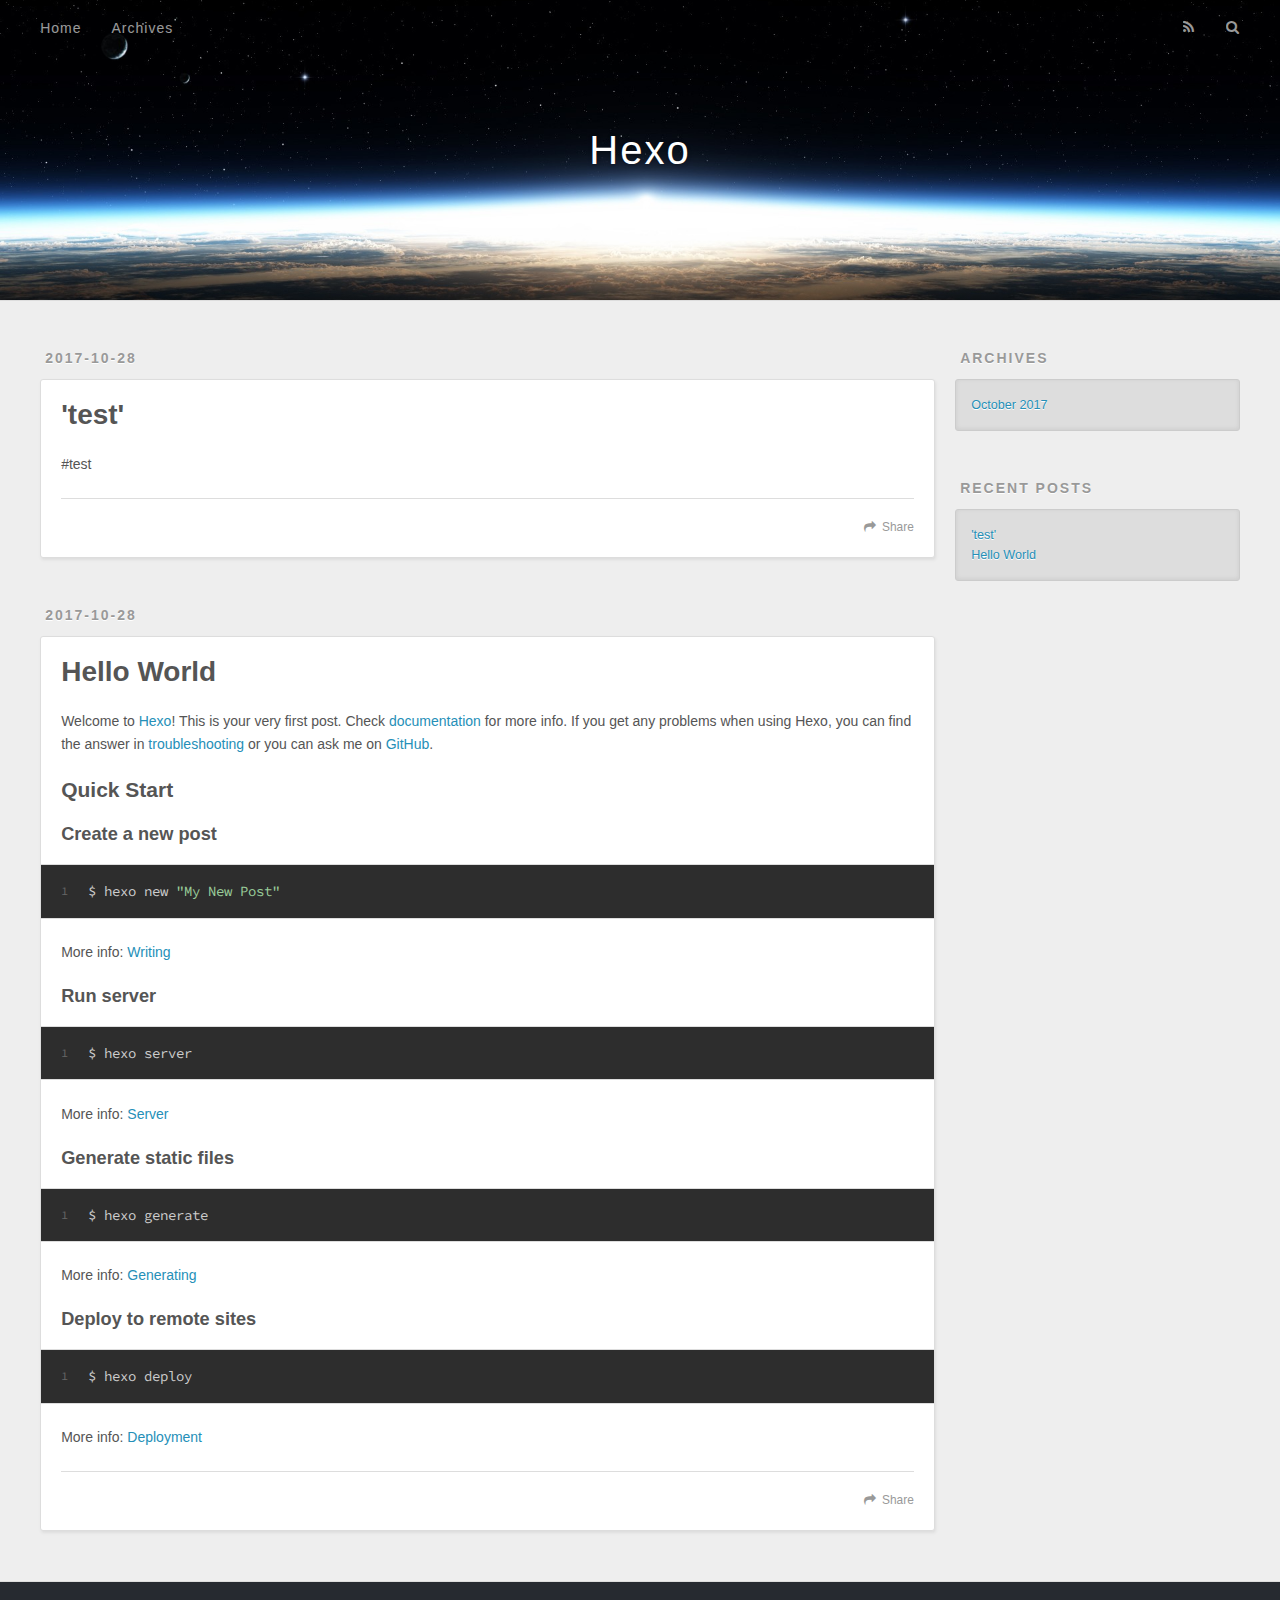
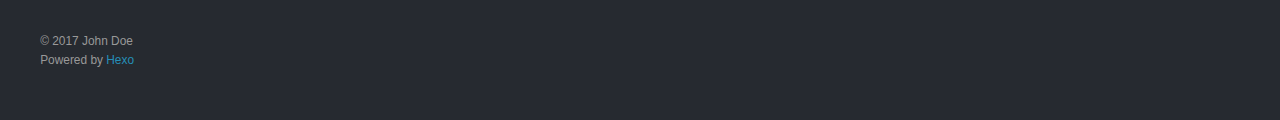
==== index.html @ 5669f3be "Site updated: 2017-10-28 18:07:33" ====
<!DOCTYPE html>
<html>
<head>
  <meta charset="utf-8">
  
  <title>Hexo</title>
  <meta name="viewport" content="width=device-width, initial-scale=1, maximum-scale=1">
  <meta property="og:type" content="website">
<meta property="og:title" content="Hexo">
<meta property="og:url" content="http://yoursite.com/index.html">
<meta property="og:site_name" content="Hexo">
<meta name="twitter:card" content="summary">
<meta name="twitter:title" content="Hexo">
  
    <link rel="alternate" href="/atom.xml" title="Hexo" type="application/atom+xml">
  
  
    <link rel="icon" href="/favicon.png">
  
  
    <link href="//fonts.googleapis.com/css?family=Source+Code+Pro" rel="stylesheet" type="text/css">
  
  <link rel="stylesheet" href="/css/style.css">
  

</head>

<body>
  <div id="container">
    <div id="wrap">
      <header id="header">
  <div id="banner"></div>
  <div id="header-outer" class="outer">
    <div id="header-title" class="inner">
      <h1 id="logo-wrap">
        <a href="/" id="logo">Hexo</a>
      </h1>
      
    </div>
    <div id="header-inner" class="inner">
      <nav id="main-nav">
        <a id="main-nav-toggle" class="nav-icon"></a>
        
          <a class="main-nav-link" href="/">Home</a>
        
          <a class="main-nav-link" href="/archives">Archives</a>
        
      </nav>
      <nav id="sub-nav">
        
          <a id="nav-rss-link" class="nav-icon" href="/atom.xml" title="RSS Feed"></a>
        
        <a id="nav-search-btn" class="nav-icon" title="Search"></a>
      </nav>
      <div id="search-form-wrap">
        <form action="//google.com/search" method="get" accept-charset="UTF-8" class="search-form"><input type="search" name="q" class="search-form-input" placeholder="Search"><button type="submit" class="search-form-submit">&#xF002;</button><input type="hidden" name="sitesearch" value="http://yoursite.com"></form>
      </div>
    </div>
  </div>
</header>
      <div class="outer">
        <section id="main">
  
    <article id="post-test" class="article article-type-post" itemscope itemprop="blogPost">
  <div class="article-meta">
    <a href="/2017/10/28/test/" class="article-date">
  <time datetime="2017-10-28T09:13:45.000Z" itemprop="datePublished">2017-10-28</time>
</a>
    
  </div>
  <div class="article-inner">
    
    
      <header class="article-header">
        
  
    <h1 itemprop="name">
      <a class="article-title" href="/2017/10/28/test/">&#39;test&#39;</a>
    </h1>
  

      </header>
    
    <div class="article-entry" itemprop="articleBody">
      
        <p>#test</p>

      
    </div>
    <footer class="article-footer">
      <a data-url="http://yoursite.com/2017/10/28/test/" data-id="cj9b5m5ix0000woqxjl08bbb3" class="article-share-link">Share</a>
      
      
    </footer>
  </div>
  
</article>


  
    <article id="post-hello-world" class="article article-type-post" itemscope itemprop="blogPost">
  <div class="article-meta">
    <a href="/2017/10/28/hello-world/" class="article-date">
  <time datetime="2017-10-28T08:33:33.290Z" itemprop="datePublished">2017-10-28</time>
</a>
    
  </div>
  <div class="article-inner">
    
    
      <header class="article-header">
        
  
    <h1 itemprop="name">
      <a class="article-title" href="/2017/10/28/hello-world/">Hello World</a>
    </h1>
  

      </header>
    
    <div class="article-entry" itemprop="articleBody">
      
        <p>Welcome to <a href="https://hexo.io/" target="_blank" rel="external">Hexo</a>! This is your very first post. Check <a href="https://hexo.io/docs/" target="_blank" rel="external">documentation</a> for more info. If you get any problems when using Hexo, you can find the answer in <a href="https://hexo.io/docs/troubleshooting.html" target="_blank" rel="external">troubleshooting</a> or you can ask me on <a href="https://github.com/hexojs/hexo/issues" target="_blank" rel="external">GitHub</a>.</p>
<h2 id="Quick-Start"><a href="#Quick-Start" class="headerlink" title="Quick Start"></a>Quick Start</h2><h3 id="Create-a-new-post"><a href="#Create-a-new-post" class="headerlink" title="Create a new post"></a>Create a new post</h3><figure class="highlight bash"><table><tr><td class="gutter"><pre><div class="line">1</div></pre></td><td class="code"><pre><div class="line">$ hexo new <span class="string">"My New Post"</span></div></pre></td></tr></table></figure>
<p>More info: <a href="https://hexo.io/docs/writing.html" target="_blank" rel="external">Writing</a></p>
<h3 id="Run-server"><a href="#Run-server" class="headerlink" title="Run server"></a>Run server</h3><figure class="highlight bash"><table><tr><td class="gutter"><pre><div class="line">1</div></pre></td><td class="code"><pre><div class="line">$ hexo server</div></pre></td></tr></table></figure>
<p>More info: <a href="https://hexo.io/docs/server.html" target="_blank" rel="external">Server</a></p>
<h3 id="Generate-static-files"><a href="#Generate-static-files" class="headerlink" title="Generate static files"></a>Generate static files</h3><figure class="highlight bash"><table><tr><td class="gutter"><pre><div class="line">1</div></pre></td><td class="code"><pre><div class="line">$ hexo generate</div></pre></td></tr></table></figure>
<p>More info: <a href="https://hexo.io/docs/generating.html" target="_blank" rel="external">Generating</a></p>
<h3 id="Deploy-to-remote-sites"><a href="#Deploy-to-remote-sites" class="headerlink" title="Deploy to remote sites"></a>Deploy to remote sites</h3><figure class="highlight bash"><table><tr><td class="gutter"><pre><div class="line">1</div></pre></td><td class="code"><pre><div class="line">$ hexo deploy</div></pre></td></tr></table></figure>
<p>More info: <a href="https://hexo.io/docs/deployment.html" target="_blank" rel="external">Deployment</a></p>

      
    </div>
    <footer class="article-footer">
      <a data-url="http://yoursite.com/2017/10/28/hello-world/" data-id="cj9b5m5jd0001woqxyuj8gg67" class="article-share-link">Share</a>
      
      
    </footer>
  </div>
  
</article>


  

</section>
        
          <aside id="sidebar">
  
    

  
    

  
    
  
    
  <div class="widget-wrap">
    <h3 class="widget-title">Archives</h3>
    <div class="widget">
      <ul class="archive-list"><li class="archive-list-item"><a class="archive-list-link" href="/archives/2017/10/">October 2017</a></li></ul>
    </div>
  </div>


  
    
  <div class="widget-wrap">
    <h3 class="widget-title">Recent Posts</h3>
    <div class="widget">
      <ul>
        
          <li>
            <a href="/2017/10/28/test/">&#39;test&#39;</a>
          </li>
        
          <li>
            <a href="/2017/10/28/hello-world/">Hello World</a>
          </li>
        
      </ul>
    </div>
  </div>

  
</aside>
        
      </div>
      <footer id="footer">
  
  <div class="outer">
    <div id="footer-info" class="inner">
      &copy; 2017 John Doe<br>
      Powered by <a href="http://hexo.io/" target="_blank">Hexo</a>
    </div>
  </div>
</footer>
    </div>
    <nav id="mobile-nav">
  
    <a href="/" class="mobile-nav-link">Home</a>
  
    <a href="/archives" class="mobile-nav-link">Archives</a>
  
</nav>
    

<script src="//ajax.googleapis.com/ajax/libs/jquery/2.0.3/jquery.min.js"></script>


  <link rel="stylesheet" href="/fancybox/jquery.fancybox.css">
  <script src="/fancybox/jquery.fancybox.pack.js"></script>


<script src="/js/script.js"></script>

  </div>
</body>
</html>
---- css/style.css ----
body {
  width: 100%;
}
body:before,
body:after {
  content: "";
  display: table;
}
body:after {
  clear: both;
}
html,
body,
div,
span,
applet,
object,
iframe,
h1,
h2,
h3,
h4,
h5,
h6,
p,
blockquote,
pre,
a,
abbr,
acronym,
address,
big,
cite,
code,
del,
dfn,
em,
img,
ins,
kbd,
q,
s,
samp,
small,
strike,
strong,
sub,
sup,
tt,
var,
dl,
dt,
dd,
ol,
ul,
li,
fieldset,
form,
label,
legend,
table,
caption,
tbody,
tfoot,
thead,
tr,
th,
td {
  margin: 0;
  padding: 0;
  border: 0;
  outline: 0;
  font-weight: inherit;
  font-style: inherit;
  font-family: inherit;
  font-size: 100%;
  vertical-align: baseline;
}
body {
  line-height: 1;
  color: #000;
  background: #fff;
}
ol,
ul {
  list-style: none;
}
table {
  border-collapse: separate;
  border-spacing: 0;
  vertical-align: middle;
}
caption,
th,
td {
  text-align: left;
  font-weight: normal;
  vertical-align: middle;
}
a img {
  border: none;
}
input,
button {
  margin: 0;
  padding: 0;
}
input::-moz-focus-inner,
button::-moz-focus-inner {
  border: 0;
  padding: 0;
}
@font-face {
  font-family: FontAwesome;
  font-style: normal;
  font-weight: normal;
  src: url("fonts/fontawesome-webfont.eot?v=#4.0.3");
  src: url("fonts/fontawesome-webfont.eot?#iefix&v=#4.0.3") format("embedded-opentype"), url("fonts/fontawesome-webfont.woff?v=#4.0.3") format("woff"), url("fonts/fontawesome-webfont.ttf?v=#4.0.3") format("truetype"), url("fonts/fontawesome-webfont.svg#fontawesomeregular?v=#4.0.3") format("svg");
}
html,
body,
#container {
  height: 100%;
}
body {
  background: #eee;
  font: 14px "Helvetica Neue", Helvetica, Arial, sans-serif;
  -webkit-text-size-adjust: 100%;
}
.outer {
  max-width: 1220px;
  margin: 0 auto;
  padding: 0 20px;
}
.outer:before,
.outer:after {
  content: "";
  display: table;
}
.outer:after {
  clear: both;
}
.inner {
  display: inline;
  float: left;
  width: 98.33333333333333%;
  margin: 0 0.833333333333333%;
}
.left,
.alignleft {
  float: left;
}
.right,
.alignright {
  float: right;
}
.clear {
  clear: both;
}
#container {
  position: relative;
}
.mobile-nav-on {
  overflow: hidden;
}
#wrap {
  height: 100%;
  width: 100%;
  position: absolute;
  top: 0;
  left: 0;
  -webkit-transition: 0.2s ease-out;
  -moz-transition: 0.2s ease-out;
  -ms-transition: 0.2s ease-out;
  transition: 0.2s ease-out;
  z-index: 1;
  background: #eee;
}
.mobile-nav-on #wrap {
  left: 280px;
}
@media screen and (min-width: 768px) {
  #main {
    display: inline;
    float: left;
    width: 73.33333333333333%;
    margin: 0 0.833333333333333%;
  }
}
.article-date,
.article-category-link,
.archive-year,
.widget-title {
  text-decoration: none;
  text-transform: uppercase;
  letter-spacing: 2px;
  color: #999;
  margin-bottom: 1em;
  margin-left: 5px;
  line-height: 1em;
  text-shadow: 0 1px #fff;
  font-weight: bold;
}
.article-inner,
.archive-article-inner {
  background: #fff;
  -webkit-box-shadow: 1px 2px 3px #ddd;
  box-shadow: 1px 2px 3px #ddd;
  border: 1px solid #ddd;
  border-radius: 3px;
}
.article-entry h1,
.widget h1 {
  font-size: 2em;
}
.article-entry h2,
.widget h2 {
  font-size: 1.5em;
}
.article-entry h3,
.widget h3 {
  font-size: 1.3em;
}
.article-entry h4,
.widget h4 {
  font-size: 1.2em;
}
.article-entry h5,
.widget h5 {
  font-size: 1em;
}
.article-entry h6,
.widget h6 {
  font-size: 1em;
  color: #999;
}
.article-entry hr,
.widget hr {
  border: 1px dashed #ddd;
}
.article-entry strong,
.widget strong {
  font-weight: bold;
}
.article-entry em,
.widget em,
.article-entry cite,
.widget cite {
  font-style: italic;
}
.article-entry sup,
.widget sup,
.article-entry sub,
.widget sub {
  font-size: 0.75em;
  line-height: 0;
  position: relative;
  vertical-align: baseline;
}
.article-entry sup,
.widget sup {
  top: -0.5em;
}
.article-entry sub,
.widget sub {
  bottom: -0.2em;
}
.article-entry small,
.widget small {
  font-size: 0.85em;
}
.article-entry acronym,
.widget acronym,
.article-entry abbr,
.widget abbr {
  border-bottom: 1px dotted;
}
.article-entry ul,
.widget ul,
.article-entry ol,
.widget ol,
.article-entry dl,
.widget dl {
  margin: 0 20px;
  line-height: 1.6em;
}
.article-entry ul ul,
.widget ul ul,
.article-entry ol ul,
.widget ol ul,
.article-entry ul ol,
.widget ul ol,
.article-entry ol ol,
.widget ol ol {
  margin-top: 0;
  margin-bottom: 0;
}
.article-entry ul,
.widget ul {
  list-style: disc;
}
.article-entry ol,
.widget ol {
  list-style: decimal;
}
.article-entry dt,
.widget dt {
  font-weight: bold;
}
#header {
  height: 300px;
  position: relative;
  border-bottom: 1px solid #ddd;
}
#header:before,
#header:after {
  content: "";
  position: absolute;
  left: 0;
  right: 0;
  height: 40px;
}
#header:before {
  top: 0;
  background: -webkit-linear-gradient(rgba(0,0,0,0.2), transparent);
  background: -moz-linear-gradient(rgba(0,0,0,0.2), transparent);
  background: -ms-linear-gradient(rgba(0,0,0,0.2), transparent);
  background: linear-gradient(rgba(0,0,0,0.2), transparent);
}
#header:after {
  bottom: 0;
  background: -webkit-linear-gradient(transparent, rgba(0,0,0,0.2));
  background: -moz-linear-gradient(transparent, rgba(0,0,0,0.2));
  background: -ms-linear-gradient(transparent, rgba(0,0,0,0.2));
  background: linear-gradient(transparent, rgba(0,0,0,0.2));
}
#header-outer {
  height: 100%;
  position: relative;
}
#header-inner {
  position: relative;
  overflow: hidden;
}
#banner {
  position: absolute;
  top: 0;
  left: 0;
  width: 100%;
  height: 100%;
  background: url("images/banner.jpg") center #000;
  -webkit-background-size: cover;
  -moz-background-size: cover;
  background-size: cover;
  z-index: -1;
}
#header-title {
  text-align: center;
  height: 40px;
  position: absolute;
  top: 50%;
  left: 0;
  margin-top: -20px;
}
#logo,
#subtitle {
  text-decoration: none;
  color: #fff;
  font-weight: 300;
  text-shadow: 0 1px 4px rgba(0,0,0,0.3);
}
#logo {
  font-size: 40px;
  line-height: 40px;
  letter-spacing: 2px;
}
#subtitle {
  font-size: 16px;
  line-height: 16px;
  letter-spacing: 1px;
}
#subtitle-wrap {
  margin-top: 16px;
}
#main-nav {
  float: left;
  margin-left: -15px;
}
.nav-icon,
.main-nav-link {
  float: left;
  color: #fff;
  opacity: 0.6;
  text-decoration: none;
  text-shadow: 0 1px rgba(0,0,0,0.2);
  -webkit-transition: opacity 0.2s;
  -moz-transition: opacity 0.2s;
  -ms-transition: opacity 0.2s;
  transition: opacity 0.2s;
  display: block;
  padding: 20px 15px;
}
.nav-icon:hover,
.main-nav-link:hover {
  opacity: 1;
}
.nav-icon {
  font-family: FontAwesome;
  text-align: center;
  font-size: 14px;
  width: 14px;
  height: 14px;
  padding: 20px 15px;
  position: relative;
  cursor: pointer;
}
.main-nav-link {
  font-weight: 300;
  letter-spacing: 1px;
}
@media screen and (max-width: 479px) {
  .main-nav-link {
    display: none;
  }
}
#main-nav-toggle {
  display: none;
}
#main-nav-toggle:before {
  content: "\f0c9";
}
@media screen and (max-width: 479px) {
  #main-nav-toggle {
    display: block;
  }
}
#sub-nav {
  float: right;
  margin-right: -15px;
}
#nav-rss-link:before {
  content: "\f09e";
}
#nav-search-btn:before {
  content: "\f002";
}
#search-form-wrap {
  position: absolute;
  top: 15px;
  width: 150px;
  height: 30px;
  right: -150px;
  opacity: 0;
  -webkit-transition: 0.2s ease-out;
  -moz-transition: 0.2s ease-out;
  -ms-transition: 0.2s ease-out;
  transition: 0.2s ease-out;
}
#search-form-wrap.on {
  opacity: 1;
  right: 0;
}
@media screen and (max-width: 479px) {
  #search-form-wrap {
    width: 100%;
    right: -100%;
  }
}
.search-form {
  position: absolute;
  top: 0;
  left: 0;
  right: 0;
  background: #fff;
  padding: 5px 15px;
  border-radius: 15px;
  -webkit-box-shadow: 0 0 10px rgba(0,0,0,0.3);
  box-shadow: 0 0 10px rgba(0,0,0,0.3);
}
.search-form-input {
  border: none;
  background: none;
  color: #555;
  width: 100%;
  font: 13px "Helvetica Neue", Helvetica, Arial, sans-serif;
  outline: none;
}
.search-form-input::-webkit-search-results-decoration,
.search-form-input::-webkit-search-cancel-button {
  -webkit-appearance: none;
}
.search-form-submit {
  position: absolute;
  top: 50%;
  right: 10px;
  margin-top: -7px;
  font: 13px FontAwesome;
  border: none;
  background: none;
  color: #bbb;
  cursor: pointer;
}
.search-form-submit:hover,
.search-form-submit:focus {
  color: #777;
}
.article {
  margin: 50px 0;
}
.article-inner {
  overflow: hidden;
}
.article-meta:before,
.article-meta:after {
  content: "";
  display: table;
}
.article-meta:after {
  clear: both;
}
.article-date {
  float: left;
}
.article-category {
  float: left;
  line-height: 1em;
  color: #ccc;
  text-shadow: 0 1px #fff;
  margin-left: 8px;
}
.article-category:before {
  content: "\2022";
}
.article-category-link {
  margin: 0 12px 1em;
}
.article-header {
  padding: 20px 20px 0;
}
.article-title {
  text-decoration: none;
  font-size: 2em;
  font-weight: bold;
  color: #555;
  line-height: 1.1em;
  -webkit-transition: color 0.2s;
  -moz-transition: color 0.2s;
  -ms-transition: color 0.2s;
  transition: color 0.2s;
}
a.article-title:hover {
  color: #258fb8;
}
.article-entry {
  color: #555;
  padding: 0 20px;
}
.article-entry:before,
.article-entry:after {
  content: "";
  display: table;
}
.article-entry:after {
  clear: both;
}
.article-entry p,
.article-entry table {
  line-height: 1.6em;
  margin: 1.6em 0;
}
.article-entry h1,
.article-entry h2,
.article-entry h3,
.article-entry h4,
.article-entry h5,
.article-entry h6 {
  font-weight: bold;
}
.article-entry h1,
.article-entry h2,
.article-entry h3,
.article-entry h4,
.article-entry h5,
.article-entry h6 {
  line-height: 1.1em;
  margin: 1.1em 0;
}
.article-entry a {
  color: #258fb8;
  text-decoration: none;
}
.article-entry a:hover {
  text-decoration: underline;
}
.article-entry ul,
.article-entry ol,
.article-entry dl {
  margin-top: 1.6em;
  margin-bottom: 1.6em;
}
.article-entry img,
.article-entry video {
  max-width: 100%;
  height: auto;
  display: block;
  margin: auto;
}
.article-entry iframe {
  border: none;
}
.article-entry table {
  width: 100%;
  border-collapse: collapse;
  border-spacing: 0;
}
.article-entry th {
  font-weight: bold;
  border-bottom: 3px solid #ddd;
  padding-bottom: 0.5em;
}
.article-entry td {
  border-bottom: 1px solid #ddd;
  padding: 10px 0;
}
.article-entry blockquote {
  font-family: Georgia, "Times New Roman", serif;
  font-size: 1.4em;
  margin: 1.6em 20px;
  text-align: center;
}
.article-entry blockquote footer {
  font-size: 14px;
  margin: 1.6em 0;
  font-family: "Helvetica Neue", Helvetica, Arial, sans-serif;
}
.article-entry blockquote footer cite:before {
  content: "—";
  padding: 0 0.5em;
}
.article-entry .pullquote {
  text-align: left;
  width: 45%;
  margin: 0;
}
.article-entry .pullquote.left {
  margin-left: 0.5em;
  margin-right: 1em;
}
.article-entry .pullquote.right {
  margin-right: 0.5em;
  margin-left: 1em;
}
.article-entry .caption {
  color: #999;
  display: block;
  font-size: 0.9em;
  margin-top: 0.5em;
  position: relative;
  text-align: center;
}
.article-entry .video-container {
  position: relative;
  padding-top: 56.25%;
  height: 0;
  overflow: hidden;
}
.article-entry .video-container iframe,
.article-entry .video-container object,
.article-entry .video-container embed {
  position: absolute;
  top: 0;
  left: 0;
  width: 100%;
  height: 100%;
  margin-top: 0;
}
.article-more-link a {
  display: inline-block;
  line-height: 1em;
  padding: 6px 15px;
  border-radius: 15px;
  background: #eee;
  color: #999;
  text-shadow: 0 1px #fff;
  text-decoration: none;
}
.article-more-link a:hover {
  background: #258fb8;
  color: #fff;
  text-decoration: none;
  text-shadow: 0 1px #1e7293;
}
.article-footer {
  font-size: 0.85em;
  line-height: 1.6em;
  border-top: 1px solid #ddd;
  padding-top: 1.6em;
  margin: 0 20px 20px;
}
.article-footer:before,
.article-footer:after {
  content: "";
  display: table;
}
.article-footer:after {
  clear: both;
}
.article-footer a {
  color: #999;
  text-decoration: none;
}
.article-footer a:hover {
  color: #555;
}
.article-tag-list-item {
  float: left;
  margin-right: 10px;
}
.article-tag-list-link:before {
  content: "#";
}
.article-comment-link {
  float: right;
}
.article-comment-link:before {
  content: "\f075";
  font-family: FontAwesome;
  padding-right: 8px;
}
.article-share-link {
  cursor: pointer;
  float: right;
  margin-left: 20px;
}
.article-share-link:before {
  content: "\f064";
  font-family: FontAwesome;
  padding-right: 6px;
}
#article-nav {
  position: relative;
}
#article-nav:before,
#article-nav:after {
  content: "";
  display: table;
}
#article-nav:after {
  clear: both;
}
@media screen and (min-width: 768px) {
  #article-nav {
    margin: 50px 0;
  }
  #article-nav:before {
    width: 8px;
    height: 8px;
    position: absolute;
    top: 50%;
    left: 50%;
    margin-top: -4px;
    margin-left: -4px;
    content: "";
    border-radius: 50%;
    background: #ddd;
    -webkit-box-shadow: 0 1px 2px #fff;
    box-shadow: 0 1px 2px #fff;
  }
}
.article-nav-link-wrap {
  text-decoration: none;
  text-shadow: 0 1px #fff;
  color: #999;
  -webkit-box-sizing: border-box;
  -moz-box-sizing: border-box;
  box-sizing: border-box;
  margin-top: 50px;
  text-align: center;
  display: block;
}
.article-nav-link-wrap:hover {
  color: #555;
}
@media screen and (min-width: 768px) {
  .article-nav-link-wrap {
    width: 50%;
    margin-top: 0;
  }
}
@media screen and (min-width: 768px) {
  #article-nav-newer {
    float: left;
    text-align: right;
    padding-right: 20px;
  }
}
@media screen and (min-width: 768px) {
  #article-nav-older {
    float: right;
    text-align: left;
    padding-left: 20px;
  }
}
.article-nav-caption {
  text-transform: uppercase;
  letter-spacing: 2px;
  color: #ddd;
  line-height: 1em;
  font-weight: bold;
}
#article-nav-newer .article-nav-caption {
  margin-right: -2px;
}
.article-nav-title {
  font-size: 0.85em;
  line-height: 1.6em;
  margin-top: 0.5em;
}
.article-share-box {
  position: absolute;
  display: none;
  background: #fff;
  -webkit-box-shadow: 1px 2px 10px rgba(0,0,0,0.2);
  box-shadow: 1px 2px 10px rgba(0,0,0,0.2);
  border-radius: 3px;
  margin-left: -145px;
  overflow: hidden;
  z-index: 1;
}
.article-share-box.on {
  display: block;
}
.article-share-input {
  width: 100%;
  background: none;
  -webkit-box-sizing: border-box;
  -moz-box-sizing: border-box;
  box-sizing: border-box;
  font: 14px "Helvetica Neue", Helvetica, Arial, sans-serif;
  padding: 0 15px;
  color: #555;
  outline: none;
  border: 1px solid #ddd;
  border-radius: 3px 3px 0 0;
  height: 36px;
  line-height: 36px;
}
.article-share-links {
  background: #eee;
}
.article-share-links:before,
.article-share-links:after {
  content: "";
  display: table;
}
.article-share-links:after {
  clear: both;
}
.article-share-twitter,
.article-share-facebook,
.article-share-pinterest,
.article-share-google {
  width: 50px;
  height: 36px;
  display: block;
  float: left;
  position: relative;
  color: #999;
  text-shadow: 0 1px #fff;
}
.article-share-twitter:before,
.article-share-facebook:before,
.article-share-pinterest:before,
.article-share-google:before {
  font-size: 20px;
  font-family: FontAwesome;
  width: 20px;
  height: 20px;
  position: absolute;
  top: 50%;
  left: 50%;
  margin-top: -10px;
  margin-left: -10px;
  text-align: center;
}
.article-share-twitter:hover,
.article-share-facebook:hover,
.article-share-pinterest:hover,
.article-share-google:hover {
  color: #fff;
}
.article-share-twitter:before {
  content: "\f099";
}
.article-share-twitter:hover {
  background: #00aced;
  text-shadow: 0 1px #008abe;
}
.article-share-facebook:before {
  content: "\f09a";
}
.article-share-facebook:hover {
  background: #3b5998;
  text-shadow: 0 1px #2f477a;
}
.article-share-pinterest:before {
  content: "\f0d2";
}
.article-share-pinterest:hover {
  background: #cb2027;
  text-shadow: 0 1px #a21a1f;
}
.article-share-google:before {
  content: "\f0d5";
}
.article-share-google:hover {
  background: #dd4b39;
  text-shadow: 0 1px #be3221;
}
.article-gallery {
  background: #000;
  position: relative;
}
.article-gallery-photos {
  position: relative;
  overflow: hidden;
}
.article-gallery-img {
  display: none;
  max-width: 100%;
}
.article-gallery-img:first-child {
  display: block;
}
.article-gallery-img.loaded {
  position: absolute;
  display: block;
}
.article-gallery-img img {
  display: block;
  max-width: 100%;
  margin: 0 auto;
}
#comments {
  background: #fff;
  -webkit-box-shadow: 1px 2px 3px #ddd;
  box-shadow: 1px 2px 3px #ddd;
  padding: 20px;
  border: 1px solid #ddd;
  border-radius: 3px;
  margin: 50px 0;
}
#comments a {
  color: #258fb8;
}
.archives-wrap {
  margin: 50px 0;
}
.archives:before,
.archives:after {
  content: "";
  display: table;
}
.archives:after {
  clear: both;
}
.archive-year-wrap {
  margin-bottom: 1em;
}
.archives {
  -webkit-column-gap: 10px;
  -moz-column-gap: 10px;
  column-gap: 10px;
}
@media screen and (min-width: 480px) and (max-width: 767px) {
  .archives {
    -webkit-column-count: 2;
    -moz-column-count: 2;
    column-count: 2;
  }
}
@media screen and (min-width: 768px) {
  .archives {
    -webkit-column-count: 3;
    -moz-column-count: 3;
    column-count: 3;
  }
}
.archive-article {
  -webkit-column-break-inside: avoid;
  page-break-inside: avoid;
  overflow: hidden;
  break-inside: avoid-column;
}
.archive-article-inner {
  padding: 10px;
  margin-bottom: 15px;
}
.archive-article-title {
  text-decoration: none;
  font-weight: bold;
  color: #555;
  -webkit-transition: color 0.2s;
  -moz-transition: color 0.2s;
  -ms-transition: color 0.2s;
  transition: color 0.2s;
  line-height: 1.6em;
}
.archive-article-title:hover {
  color: #258fb8;
}
.archive-article-footer {
  margin-top: 1em;
}
.archive-article-date {
  color: #999;
  text-decoration: none;
  font-size: 0.85em;
  line-height: 1em;
  margin-bottom: 0.5em;
  display: block;
}
#page-nav {
  margin: 50px auto;
  background: #fff;
  -webkit-box-shadow: 1px 2px 3px #ddd;
  box-shadow: 1px 2px 3px #ddd;
  border: 1px solid #ddd;
  border-radius: 3px;
  text-align: center;
  color: #999;
  overflow: hidden;
}
#page-nav:before,
#page-nav:after {
  content: "";
  display: table;
}
#page-nav:after {
  clear: both;
}
#page-nav a,
#page-nav span {
  padding: 10px 20px;
  line-height: 1;
  height: 2ex;
}
#page-nav a {
  color: #999;
  text-decoration: none;
}
#page-nav a:hover {
  background: #999;
  color: #fff;
}
#page-nav .prev {
  float: left;
}
#page-nav .next {
  float: right;
}
#page-nav .page-number {
  display: inline-block;
}
@media screen and (max-width: 479px) {
  #page-nav .page-number {
    display: none;
  }
}
#page-nav .current {
  color: #555;
  font-weight: bold;
}
#page-nav .space {
  color: #ddd;
}
#footer {
  background: #262a30;
  padding: 50px 0;
  border-top: 1px solid #ddd;
  color: #999;
}
#footer a {
  color: #258fb8;
  text-decoration: none;
}
#footer a:hover {
  text-decoration: underline;
}
#footer-info {
  line-height: 1.6em;
  font-size: 0.85em;
}
.article-entry pre,
.article-entry .highlight {
  background: #2d2d2d;
  margin: 0 -20px;
  padding: 15px 20px;
  border-style: solid;
  border-color: #ddd;
  border-width: 1px 0;
  overflow: auto;
  color: #ccc;
  line-height: 22.400000000000002px;
}
.article-entry .highlight .gutter pre,
.article-entry .gist .gist-file .gist-data .line-numbers {
  color: #666;
  font-size: 0.85em;
}
.article-entry pre,
.article-entry code {
  font-family: "Source Code Pro", Consolas, Monaco, Menlo, Consolas, monospace;
}
.article-entry code {
  background: #eee;
  text-shadow: 0 1px #fff;
  padding: 0 0.3em;
}
.article-entry pre code {
  background: none;
  text-shadow: none;
  padding: 0;
}
.article-entry .highlight pre {
  border: none;
  margin: 0;
  padding: 0;
}
.article-entry .highlight table {
  margin: 0;
  width: auto;
}
.article-entry .highlight td {
  border: none;
  padding: 0;
}
.article-entry .highlight figcaption {
  font-size: 0.85em;
  color: #999;
  line-height: 1em;
  margin-bottom: 1em;
}
.article-entry .highlight figcaption:before,
.article-entry .highlight figcaption:after {
  content: "";
  display: table;
}
.article-entry .highlight figcaption:after {
  clear: both;
}
.article-entry .highlight figcaption a {
  float: right;
}
.article-entry .highlight .gutter pre {
  text-align: right;
  padding-right: 20px;
}
.article-entry .highlight .line {
  height: 22.400000000000002px;
}
.article-entry .highlight .line.marked {
  background: #515151;
}
.article-entry .gist {
  margin: 0 -20px;
  border-style: solid;
  border-color: #ddd;
  border-width: 1px 0;
  background: #2d2d2d;
  padding: 15px 20px 15px 0;
}
.article-entry .gist .gist-file {
  border: none;
  font-family: "Source Code Pro", Consolas, Monaco, Menlo, Consolas, monospace;
  margin: 0;
}
.article-entry .gist .gist-file .gist-data {
  background: none;
  border: none;
}
.article-entry .gist .gist-file .gist-data .line-numbers {
  background: none;
  border: none;
  padding: 0 20px 0 0;
}
.article-entry .gist .gist-file .gist-data .line-data {
  padding: 0 !important;
}
.article-entry .gist .gist-file .highlight {
  margin: 0;
  padding: 0;
  border: none;
}
.article-entry .gist .gist-file .gist-meta {
  background: #2d2d2d;
  color: #999;
  font: 0.85em "Helvetica Neue", Helvetica, Arial, sans-serif;
  text-shadow: 0 0;
  padding: 0;
  margin-top: 1em;
  margin-left: 20px;
}
.article-entry .gist .gist-file .gist-meta a {
  color: #258fb8;
  font-weight: normal;
}
.article-entry .gist .gist-file .gist-meta a:hover {
  text-decoration: underline;
}
pre .comment,
pre .title {
  color: #999;
}
pre .variable,
pre .attribute,
pre .tag,
pre .regexp,
pre .ruby .constant,
pre .xml .tag .title,
pre .xml .pi,
pre .xml .doctype,
pre .html .doctype,
pre .css .id,
pre .css .class,
pre .css .pseudo {
  color: #f2777a;
}
pre .number,
pre .preprocessor,
pre .built_in,
pre .literal,
pre .params,
pre .constant {
  color: #f99157;
}
pre .class,
pre .ruby .class .title,
pre .css .rules .attribute {
  color: #9c9;
}
pre .string,
pre .value,
pre .inheritance,
pre .header,
pre .ruby .symbol,
pre .xml .cdata {
  color: #9c9;
}
pre .css .hexcolor {
  color: #6cc;
}
pre .function,
pre .python .decorator,
pre .python .title,
pre .ruby .function .title,
pre .ruby .title .keyword,
pre .perl .sub,
pre .javascript .title,
pre .coffeescript .title {
  color: #69c;
}
pre .keyword,
pre .javascript .function {
  color: #c9c;
}
@media screen and (max-width: 479px) {
  #mobile-nav {
    position: absolute;
    top: 0;
    left: 0;
    width: 280px;
    height: 100%;
    background: #191919;
    border-right: 1px solid #fff;
  }
}
@media screen and (max-width: 479px) {
  .mobile-nav-link {
    display: block;
    color: #999;
    text-decoration: none;
    padding: 15px 20px;
    font-weight: bold;
  }
  .mobile-nav-link:hover {
    color: #fff;
  }
}
@media screen and (min-width: 768px) {
  #sidebar {
    display: inline;
    float: left;
    width: 23.333333333333332%;
    margin: 0 0.833333333333333%;
  }
}
.widget-wrap {
  margin: 50px 0;
}
.widget {
  color: #777;
  text-shadow: 0 1px #fff;
  background: #ddd;
  -webkit-box-shadow: 0 -1px 4px #ccc inset;
  box-shadow: 0 -1px 4px #ccc inset;
  border: 1px solid #ccc;
  padding: 15px;
  border-radius: 3px;
}
.widget a {
  color: #258fb8;
  text-decoration: none;
}
.widget a:hover {
  text-decoration: underline;
}
.widget ul ul,
.widget ol ul,
.widget dl ul,
.widget ul ol,
.widget ol ol,
.widget dl ol,
.widget ul dl,
.widget ol dl,
.widget dl dl {
  margin-left: 15px;
  list-style: disc;
}
.widget {
  line-height: 1.6em;
  word-wrap: break-word;
  font-size: 0.9em;
}
.widget ul,
.widget ol {
  list-style: none;
  margin: 0;
}
.widget ul ul,
.widget ol ul,
.widget ul ol,
.widget ol ol {
  margin: 0 20px;
}
.widget ul ul,
.widget ol ul {
  list-style: disc;
}
.widget ul ol,
.widget ol ol {
  list-style: decimal;
}
.category-list-count,
.tag-list-count,
.archive-list-count {
  padding-left: 5px;
  color: #999;
  font-size: 0.85em;
}
.category-list-count:before,
.tag-list-count:before,
.archive-list-count:before {
  content: "(";
}
.category-list-count:after,
.tag-list-count:after,
.archive-list-count:after {
  content: ")";
}
.tagcloud a {
  margin-right: 5px;
  display: inline-block;
}
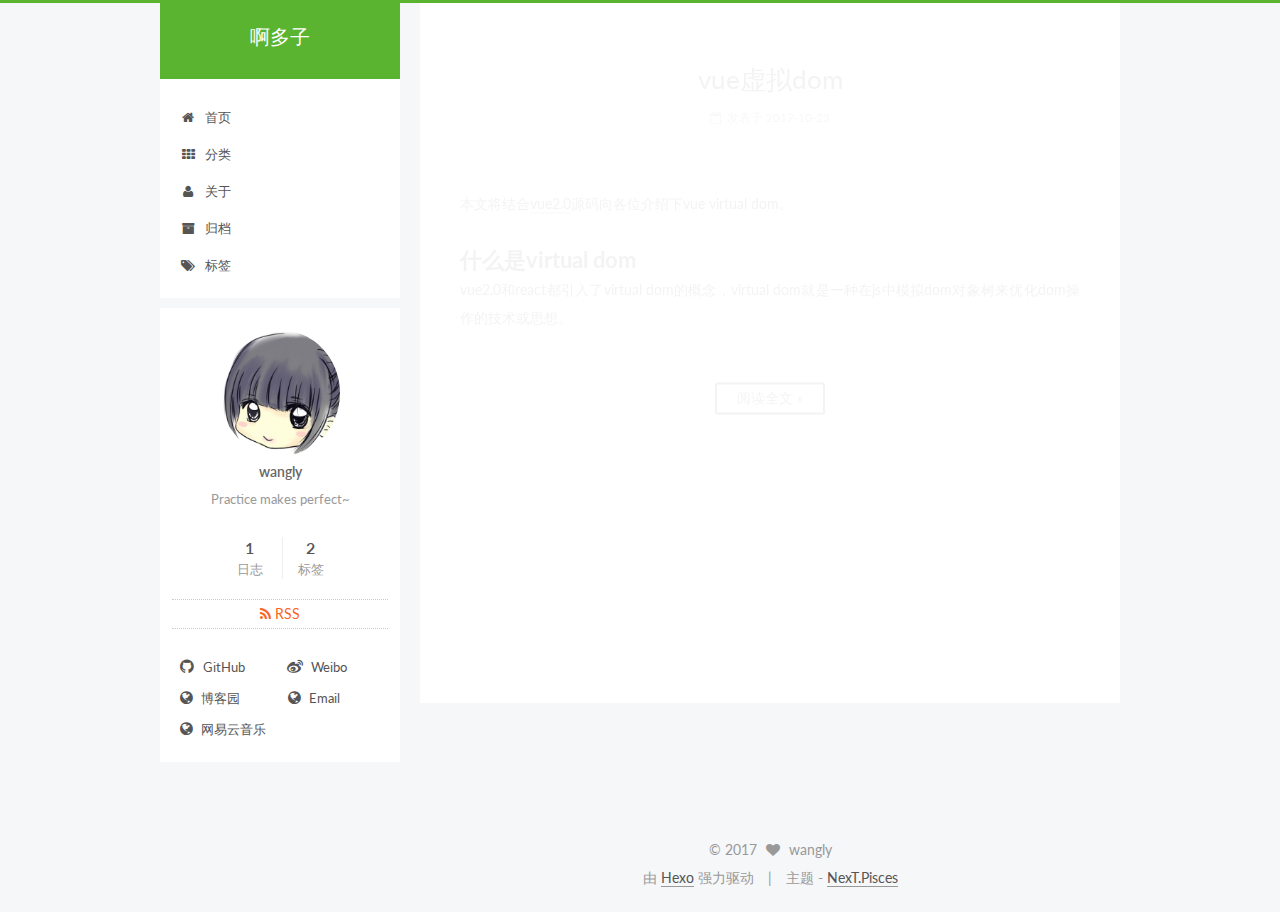
==== commit 3e467476: "Site updated: 2017-10-28 20:37:08" ====
--- a/index.html
+++ b/index.html
@@ -1,221 +1,682 @@
-<!DOCTYPE html>
-<html>
+<!doctype html>
+
+
+
+  
+
+
+<html class="theme-next pisces use-motion" lang="zh-Hans">
 <head>
-  <meta charset="utf-8">
-  
-  <title>Hexo</title>
-  <meta name="viewport" content="width=device-width, initial-scale=1, maximum-scale=1">
-  <meta property="og:type" content="website">
-<meta property="og:title" content="Hexo">
+  <meta charset="UTF-8"/>
+<meta http-equiv="X-UA-Compatible" content="IE=edge" />
+<meta name="viewport" content="width=device-width, initial-scale=1, maximum-scale=1"/>
+
+
+
+<meta http-equiv="Cache-Control" content="no-transform" />
+<meta http-equiv="Cache-Control" content="no-siteapp" />
+
+
+
+
+
+
+
+
+
+
+
+
+
+
+
+  
+  
+  <link href="/lib/fancybox/source/jquery.fancybox.css?v=2.1.5" rel="stylesheet" type="text/css" />
+
+
+
+
+  
+  
+  
+  
+
+  
+    
+    
+  
+
+  
+
+  
+
+  
+
+  
+
+  
+    
+    
+    <link href="//fonts.googleapis.com/css?family=Lato:300,300italic,400,400italic,700,700italic&subset=latin,latin-ext" rel="stylesheet" type="text/css">
+  
+
+
+
+
+
+
+<link href="/lib/font-awesome/css/font-awesome.min.css?v=4.6.2" rel="stylesheet" type="text/css" />
+
+<link href="/css/main.css?v=5.1.0" rel="stylesheet" type="text/css" />
+
+
+  <meta name="keywords" content="Hexo, NexT" />
+
+
+
+
+
+  <link rel="alternate" href="/atom.xml" title="啊多子" type="application/atom+xml" />
+
+
+
+
+  <link rel="shortcut icon" type="image/x-icon" href="/favicon.png?v=5.1.0" />
+
+
+
+
+
+
+<meta name="description" content="Practice makes perfect~">
+<meta property="og:type" content="website">
+<meta property="og:title" content="啊多子">
 <meta property="og:url" content="http://yoursite.com/index.html">
-<meta property="og:site_name" content="Hexo">
+<meta property="og:site_name" content="啊多子">
+<meta property="og:description" content="Practice makes perfect~">
+<meta property="og:locale" content="zh-Hans">
 <meta name="twitter:card" content="summary">
-<meta name="twitter:title" content="Hexo">
-  
-    <link rel="alternate" href="/atom.xml" title="Hexo" type="application/atom+xml">
-  
-  
-    <link rel="icon" href="/favicon.png">
-  
-  
-    <link href="//fonts.googleapis.com/css?family=Source+Code+Pro" rel="stylesheet" type="text/css">
-  
-  <link rel="stylesheet" href="/css/style.css">
-  
-
+<meta name="twitter:title" content="啊多子">
+<meta name="twitter:description" content="Practice makes perfect~">
+
+
+
+<script type="text/javascript" id="hexo.configurations">
+  var NexT = window.NexT || {};
+  var CONFIG = {
+    root: '/',
+    scheme: 'Pisces',
+    sidebar: {"position":"left","display":"post"},
+    fancybox: true,
+    motion: true,
+    duoshuo: {
+      userId: '6360234267288536000',
+      author: 'Tristan'
+    },
+    algolia: {
+      applicationID: '',
+      apiKey: '',
+      indexName: '',
+      hits: {"per_page":10},
+      labels: {"input_placeholder":"Search for Posts","hits_empty":"We didn't find any results for the search: ${query}","hits_stats":"${hits} results found in ${time} ms"}
+    }
+  };
+</script>
+
+
+
+  <link rel="canonical" href="http://yoursite.com/"/>
+
+
+
+
+
+  <title> 啊多子 </title>
 </head>
 
-<body>
-  <div id="container">
-    <div id="wrap">
-      <header id="header">
-  <div id="banner"></div>
-  <div id="header-outer" class="outer">
-    <div id="header-title" class="inner">
-      <h1 id="logo-wrap">
-        <a href="/" id="logo">Hexo</a>
-      </h1>
+<body itemscope itemtype="http://schema.org/WebPage" lang="zh-Hans">
+
+  
+
+
+
+
+
+
+
+
+
+
+
+
+
+
+  
+  
+    
+  
+
+  <div class="container one-collumn sidebar-position-left 
+   page-home 
+ ">
+    <div class="headband"></div>
+
+    <header id="header" class="header" itemscope itemtype="http://schema.org/WPHeader">
+      <div class="header-inner"><div class="site-meta ">
+  
+
+  <div class="custom-logo-site-title">
+    <a href="/"  class="brand" rel="start">
+      <span class="logo-line-before"><i></i></span>
+      <span class="site-title">啊多子</span>
+      <span class="logo-line-after"><i></i></span>
+    </a>
+  </div>
+    
+      <p class="site-subtitle"></p>
+    
+</div>
+
+<div class="site-nav-toggle">
+  <button>
+    <span class="btn-bar"></span>
+    <span class="btn-bar"></span>
+    <span class="btn-bar"></span>
+  </button>
+</div>
+
+<nav class="site-nav">
+  
+
+  
+    <ul id="menu" class="menu">
+      
+        
+        <li class="menu-item menu-item-home">
+          <a href="/" rel="section">
+            
+              <i class="menu-item-icon fa fa-fw fa-home"></i> <br />
+            
+            首页
+          </a>
+        </li>
+      
+        
+        <li class="menu-item menu-item-categories">
+          <a href="/categories" rel="section">
+            
+              <i class="menu-item-icon fa fa-fw fa-th"></i> <br />
+            
+            分类
+          </a>
+        </li>
+      
+        
+        <li class="menu-item menu-item-about">
+          <a href="/about" rel="section">
+            
+              <i class="menu-item-icon fa fa-fw fa-user"></i> <br />
+            
+            关于
+          </a>
+        </li>
+      
+        
+        <li class="menu-item menu-item-archives">
+          <a href="/archives" rel="section">
+            
+              <i class="menu-item-icon fa fa-fw fa-archive"></i> <br />
+            
+            归档
+          </a>
+        </li>
+      
+        
+        <li class="menu-item menu-item-tags">
+          <a href="/tags" rel="section">
+            
+              <i class="menu-item-icon fa fa-fw fa-tags"></i> <br />
+            
+            标签
+          </a>
+        </li>
+      
+
+      
+    </ul>
+  
+
+  
+</nav>
+
+
+
+ </div>
+    </header>
+
+    <main id="main" class="main">
+      <div class="main-inner">
+        <div class="content-wrap">
+          <div id="content" class="content">
+            
+  <section id="posts" class="posts-expand">
+    
+      
+
+  
+
+  
+  
+  
+
+  <article class="post post-type-normal " itemscope itemtype="http://schema.org/Article">
+  <link itemprop="mainEntityOfPage" href="http://yoursite.com/2017/10/23/vue-virtual-dom/">
+
+  <span style="display:none" itemprop="author" itemscope itemtype="http://schema.org/Person">
+    <meta itemprop="name" content="wangly">
+    <meta itemprop="description" content="">
+    <meta itemprop="image" content="/images/avatar.jpg">
+  </span>
+
+  <span style="display:none" itemprop="publisher" itemscope itemtype="http://schema.org/Organization">
+    <meta itemprop="name" content="啊多子">
+    <span style="display:none" itemprop="logo" itemscope itemtype="http://schema.org/ImageObject">
+      <img style="display:none;" itemprop="url image" alt="啊多子" src="">
+    </span>
+  </span>
+
+    
+      <header class="post-header">
+
+        
+        
+          <h1 class="post-title" itemprop="name headline">
+            
+            
+              
+                
+                <a class="post-title-link" href="/2017/10/23/vue-virtual-dom/" itemprop="url">
+                  vue虚拟dom
+                </a>
+              
+            
+          </h1>
+        
+
+        <div class="post-meta">
+          <span class="post-time">
+            
+              <span class="post-meta-item-icon">
+                <i class="fa fa-calendar-o"></i>
+              </span>
+              
+                <span class="post-meta-item-text">发表于</span>
+              
+              <time title="Post created" itemprop="dateCreated datePublished" datetime="2017-10-23T18:28:21+08:00">
+                2017-10-23
+              </time>
+            
+
+            
+
+            
+          </span>
+
+          
+
+          
+            
+          
+
+          
+          
+
+          
+
+          
+
+          
+
+        </div>
+      </header>
+    
+
+
+    <div class="post-body" itemprop="articleBody">
+
+      
+      
+
+      
+        
+          <p>本文将结合<a href="https://github.com/vuejs/vue" target="_blank" rel="external">vue2.0</a>源码向各位介绍下vue virtual dom。</p>
+<h1 id="什么是virtual-dom"><a href="#什么是virtual-dom" class="headerlink" title="什么是virtual dom"></a>什么是virtual dom</h1><p>vue2.0和react都引入了virtual dom的概念，virtual dom就是一种在js中模拟dom对象树来优化dom操作的技术或思想。</p>
+          <!--noindex-->
+          <div class="post-button text-center">
+            <a class="btn" href="/2017/10/23/vue-virtual-dom/#more" rel="contents">
+              阅读全文 &raquo;
+            </a>
+          </div>
+          <!--/noindex-->
+        
       
     </div>
-    <div id="header-inner" class="inner">
-      <nav id="main-nav">
-        <a id="main-nav-toggle" class="nav-icon"></a>
-        
-          <a class="main-nav-link" href="/">Home</a>
-        
-          <a class="main-nav-link" href="/archives">Archives</a>
-        
-      </nav>
-      <nav id="sub-nav">
-        
-          <a id="nav-rss-link" class="nav-icon" href="/atom.xml" title="RSS Feed"></a>
-        
-        <a id="nav-search-btn" class="nav-icon" title="Search"></a>
-      </nav>
-      <div id="search-form-wrap">
-        <form action="//google.com/search" method="get" accept-charset="UTF-8" class="search-form"><input type="search" name="q" class="search-form-input" placeholder="Search"><button type="submit" class="search-form-submit">&#xF002;</button><input type="hidden" name="sitesearch" value="http://yoursite.com"></form>
-      </div>
+
+    <div>
+      
+    </div>
+
+    <div>
+      
+    </div>
+
+
+    <footer class="post-footer">
+      
+
+      
+
+      
+
+      
+      
+        <div class="post-eof"></div>
+      
+    </footer>
+  </article>
+
+
+    
+  </section>
+
+  
+
+          
+          </div>
+          
+
+
+          
+
+        </div>
+        
+          
+  
+  <div class="sidebar-toggle">
+    <div class="sidebar-toggle-line-wrap">
+      <span class="sidebar-toggle-line sidebar-toggle-line-first"></span>
+      <span class="sidebar-toggle-line sidebar-toggle-line-middle"></span>
+      <span class="sidebar-toggle-line sidebar-toggle-line-last"></span>
     </div>
   </div>
-</header>
-      <div class="outer">
-        <section id="main">
-  
-    <article id="post-test" class="article article-type-post" itemscope itemprop="blogPost">
-  <div class="article-meta">
-    <a href="/2017/10/28/test/" class="article-date">
-  <time datetime="2017-10-28T09:13:45.000Z" itemprop="datePublished">2017-10-28</time>
-</a>
-    
-  </div>
-  <div class="article-inner">
-    
-    
-      <header class="article-header">
-        
-  
-    <h1 itemprop="name">
-      <a class="article-title" href="/2017/10/28/test/">&#39;test&#39;</a>
-    </h1>
-  
-
-      </header>
-    
-    <div class="article-entry" itemprop="articleBody">
-      
-        <p>#test</p>
-
-      
+
+  <aside id="sidebar" class="sidebar">
+    <div class="sidebar-inner">
+
+      
+
+      
+
+      <section class="site-overview sidebar-panel sidebar-panel-active">
+        <div class="site-author motion-element" itemprop="author" itemscope itemtype="http://schema.org/Person">
+          <img class="site-author-image" itemprop="image"
+               src="/images/avatar.jpg"
+               alt="wangly" />
+          <p class="site-author-name" itemprop="name">wangly</p>
+          <p class="site-description motion-element" itemprop="description">Practice makes perfect~</p>
+        </div>
+        <nav class="site-state motion-element">
+        
+          
+            <div class="site-state-item site-state-posts">
+              <a href="/archives">
+                <span class="site-state-item-count">1</span>
+                <span class="site-state-item-name">日志</span>
+              </a>
+            </div>
+          
+
+          
+
+          
+            <div class="site-state-item site-state-tags">
+              <a href="/tags">
+                <span class="site-state-item-count">2</span>
+                <span class="site-state-item-name">标签</span>
+              </a>
+            </div>
+          
+
+        </nav>
+
+        
+          <div class="feed-link motion-element">
+            <a href="/atom.xml" rel="alternate">
+              <i class="fa fa-rss"></i>
+              RSS
+            </a>
+          </div>
+        
+
+        <div class="links-of-author motion-element">
+          
+            
+              <span class="links-of-author-item">
+                <a href="https://github.com/MrLrf" target="_blank" title="GitHub">
+                  
+                    <i class="fa fa-fw fa-github"></i>
+                  
+                  GitHub
+                </a>
+              </span>
+            
+              <span class="links-of-author-item">
+                <a href="http://weibo.com/2238972561/profile?rightmod=1&wvr=6&mod=personinfo&is_all=1" target="_blank" title="Weibo">
+                  
+                    <i class="fa fa-fw fa-weibo"></i>
+                  
+                  Weibo
+                </a>
+              </span>
+            
+              <span class="links-of-author-item">
+                <a href="http://www.cnblogs.com/Mr-Li-2016/" target="_blank" title="博客园">
+                  
+                    <i class="fa fa-fw fa-globe"></i>
+                  
+                  博客园
+                </a>
+              </span>
+            
+              <span class="links-of-author-item">
+                <a href="mailto:liruifeng0718@163.com" target="_blank" title="Email">
+                  
+                    <i class="fa fa-fw fa-globe"></i>
+                  
+                  Email
+                </a>
+              </span>
+            
+              <span class="links-of-author-item">
+                <a href="http://music.163.com/#/user/home?id=73941683" target="_blank" title="网易云音乐">
+                  
+                    <i class="fa fa-fw fa-globe"></i>
+                  
+                  网易云音乐
+                </a>
+              </span>
+            
+          
+        </div>
+
+        
+        
+
+        
+        
+
+        
+
+
+      </section>
+
+      
+
     </div>
-    <footer class="article-footer">
-      <a data-url="http://yoursite.com/2017/10/28/test/" data-id="cj9b5m5ix0000woqxjl08bbb3" class="article-share-link">Share</a>
-      
-      
+  </aside>
+
+
+        
+      </div>
+    </main>
+
+    <footer id="footer" class="footer">
+      <div class="footer-inner">
+        <div class="copyright" >
+  
+  &copy; 
+  <span itemprop="copyrightYear">2017</span>
+  <span class="with-love">
+    <i class="fa fa-heart"></i>
+  </span>
+  <span class="author" itemprop="copyrightHolder">wangly</span>
+</div>
+
+
+<div class="powered-by">
+  由 <a class="theme-link" href="https://hexo.io">Hexo</a> 强力驱动
+</div>
+
+<div class="theme-info">
+  主题 -
+  <a class="theme-link" href="https://github.com/iissnan/hexo-theme-next">
+    NexT.Pisces
+  </a>
+</div>
+
+
+        
+
+        
+      </div>
     </footer>
-  </div>
-  
-</article>
-
-
-  
-    <article id="post-hello-world" class="article article-type-post" itemscope itemprop="blogPost">
-  <div class="article-meta">
-    <a href="/2017/10/28/hello-world/" class="article-date">
-  <time datetime="2017-10-28T08:33:33.290Z" itemprop="datePublished">2017-10-28</time>
-</a>
-    
-  </div>
-  <div class="article-inner">
-    
-    
-      <header class="article-header">
-        
-  
-    <h1 itemprop="name">
-      <a class="article-title" href="/2017/10/28/hello-world/">Hello World</a>
-    </h1>
-  
-
-      </header>
-    
-    <div class="article-entry" itemprop="articleBody">
-      
-        <p>Welcome to <a href="https://hexo.io/" target="_blank" rel="external">Hexo</a>! This is your very first post. Check <a href="https://hexo.io/docs/" target="_blank" rel="external">documentation</a> for more info. If you get any problems when using Hexo, you can find the answer in <a href="https://hexo.io/docs/troubleshooting.html" target="_blank" rel="external">troubleshooting</a> or you can ask me on <a href="https://github.com/hexojs/hexo/issues" target="_blank" rel="external">GitHub</a>.</p>
-<h2 id="Quick-Start"><a href="#Quick-Start" class="headerlink" title="Quick Start"></a>Quick Start</h2><h3 id="Create-a-new-post"><a href="#Create-a-new-post" class="headerlink" title="Create a new post"></a>Create a new post</h3><figure class="highlight bash"><table><tr><td class="gutter"><pre><div class="line">1</div></pre></td><td class="code"><pre><div class="line">$ hexo new <span class="string">"My New Post"</span></div></pre></td></tr></table></figure>
-<p>More info: <a href="https://hexo.io/docs/writing.html" target="_blank" rel="external">Writing</a></p>
-<h3 id="Run-server"><a href="#Run-server" class="headerlink" title="Run server"></a>Run server</h3><figure class="highlight bash"><table><tr><td class="gutter"><pre><div class="line">1</div></pre></td><td class="code"><pre><div class="line">$ hexo server</div></pre></td></tr></table></figure>
-<p>More info: <a href="https://hexo.io/docs/server.html" target="_blank" rel="external">Server</a></p>
-<h3 id="Generate-static-files"><a href="#Generate-static-files" class="headerlink" title="Generate static files"></a>Generate static files</h3><figure class="highlight bash"><table><tr><td class="gutter"><pre><div class="line">1</div></pre></td><td class="code"><pre><div class="line">$ hexo generate</div></pre></td></tr></table></figure>
-<p>More info: <a href="https://hexo.io/docs/generating.html" target="_blank" rel="external">Generating</a></p>
-<h3 id="Deploy-to-remote-sites"><a href="#Deploy-to-remote-sites" class="headerlink" title="Deploy to remote sites"></a>Deploy to remote sites</h3><figure class="highlight bash"><table><tr><td class="gutter"><pre><div class="line">1</div></pre></td><td class="code"><pre><div class="line">$ hexo deploy</div></pre></td></tr></table></figure>
-<p>More info: <a href="https://hexo.io/docs/deployment.html" target="_blank" rel="external">Deployment</a></p>
-
-      
-    </div>
-    <footer class="article-footer">
-      <a data-url="http://yoursite.com/2017/10/28/hello-world/" data-id="cj9b5m5jd0001woqxyuj8gg67" class="article-share-link">Share</a>
-      
-      
-    </footer>
-  </div>
-  
-</article>
-
-
-  
-
-</section>
-        
-          <aside id="sidebar">
-  
-    
-
-  
-    
-
-  
-    
-  
-    
-  <div class="widget-wrap">
-    <h3 class="widget-title">Archives</h3>
-    <div class="widget">
-      <ul class="archive-list"><li class="archive-list-item"><a class="archive-list-link" href="/archives/2017/10/">October 2017</a></li></ul>
+
+    <div class="back-to-top">
+      <i class="fa fa-arrow-up"></i>
     </div>
   </div>
 
-
-  
-    
-  <div class="widget-wrap">
-    <h3 class="widget-title">Recent Posts</h3>
-    <div class="widget">
-      <ul>
-        
-          <li>
-            <a href="/2017/10/28/test/">&#39;test&#39;</a>
-          </li>
-        
-          <li>
-            <a href="/2017/10/28/hello-world/">Hello World</a>
-          </li>
-        
-      </ul>
-    </div>
-  </div>
-
-  
-</aside>
-        
-      </div>
-      <footer id="footer">
-  
-  <div class="outer">
-    <div id="footer-info" class="inner">
-      &copy; 2017 John Doe<br>
-      Powered by <a href="http://hexo.io/" target="_blank">Hexo</a>
-    </div>
-  </div>
-</footer>
-    </div>
-    <nav id="mobile-nav">
-  
-    <a href="/" class="mobile-nav-link">Home</a>
-  
-    <a href="/archives" class="mobile-nav-link">Archives</a>
-  
-</nav>
-    
-
-<script src="//ajax.googleapis.com/ajax/libs/jquery/2.0.3/jquery.min.js"></script>
-
-
-  <link rel="stylesheet" href="/fancybox/jquery.fancybox.css">
-  <script src="/fancybox/jquery.fancybox.pack.js"></script>
-
-
-<script src="/js/script.js"></script>
-
-  </div>
+  
+
+<script type="text/javascript">
+  if (Object.prototype.toString.call(window.Promise) !== '[object Function]') {
+    window.Promise = null;
+  }
+</script>
+
+
+
+
+
+
+
+
+
+  
+
+
+
+
+  
+  <script type="text/javascript" src="/lib/jquery/index.js?v=2.1.3"></script>
+
+  
+  <script type="text/javascript" src="/lib/fastclick/lib/fastclick.min.js?v=1.0.6"></script>
+
+  
+  <script type="text/javascript" src="/lib/jquery_lazyload/jquery.lazyload.js?v=1.9.7"></script>
+
+  
+  <script type="text/javascript" src="/lib/velocity/velocity.min.js?v=1.2.1"></script>
+
+  
+  <script type="text/javascript" src="/lib/velocity/velocity.ui.min.js?v=1.2.1"></script>
+
+  
+  <script type="text/javascript" src="/lib/fancybox/source/jquery.fancybox.pack.js?v=2.1.5"></script>
+
+
+  
+
+
+  <script type="text/javascript" src="/js/src/utils.js?v=5.1.0"></script>
+
+  <script type="text/javascript" src="/js/src/motion.js?v=5.1.0"></script>
+
+
+
+  
+  
+
+
+  <script type="text/javascript" src="/js/src/affix.js?v=5.1.0"></script>
+
+  <script type="text/javascript" src="/js/src/schemes/pisces.js?v=5.1.0"></script>
+
+
+
+  
+
+  
+
+
+  <script type="text/javascript" src="/js/src/bootstrap.js?v=5.1.0"></script>
+
+
+
+  
+
+
+
+  
+
+
+
+
+	
+
+
+
+
+
+  
+
+
+
+
+
+  
+
+
+
+
+
+  
+
+
+
+  
+  
+
+  
+
+  
+
+  
+
+  
+
+
 </body>
-</html>+</html>
--- a/css/main.css
+++ b/css/main.css
@@ -0,0 +1,2873 @@
+/* normalize.css v3.0.2 | MIT License | git.io/normalize */
+html {
+  font-family: sans-serif; /* 1 */
+  -ms-text-size-adjust: 100%; /* 2 */
+  -webkit-text-size-adjust: 100%; /* 2 */
+}
+body {
+  margin: 0;
+}
+article,
+aside,
+details,
+figcaption,
+figure,
+footer,
+header,
+hgroup,
+main,
+menu,
+nav,
+section,
+summary {
+  display: block;
+}
+audio,
+canvas,
+progress,
+video {
+  display: inline-block; /* 1 */
+  vertical-align: baseline; /* 2 */
+}
+audio:not([controls]) {
+  display: none;
+  height: 0;
+}
+[hidden],
+template {
+  display: none;
+}
+a {
+  background-color: transparent;
+}
+a:active,
+a:hover {
+  outline: 0;
+}
+abbr[title] {
+  border-bottom: 1px dotted;
+}
+b,
+strong {
+  font-weight: bold;
+}
+dfn {
+  font-style: italic;
+}
+h1 {
+  font-size: 2em;
+  margin: 0.67em 0;
+}
+mark {
+  background: #ff0;
+  color: #000;
+}
+small {
+  font-size: 80%;
+}
+sub,
+sup {
+  font-size: 75%;
+  line-height: 0;
+  position: relative;
+  vertical-align: baseline;
+}
+sup {
+  top: -0.5em;
+}
+sub {
+  bottom: -0.25em;
+}
+img {
+  border: 0;
+}
+svg:not(:root) {
+  overflow: hidden;
+}
+figure {
+  margin: 1em 40px;
+}
+hr {
+  -moz-box-sizing: content-box;
+  box-sizing: content-box;
+  height: 0;
+}
+pre {
+  overflow: auto;
+}
+code,
+kbd,
+pre,
+samp {
+  font-family: monospace, monospace;
+  font-size: 1em;
+}
+button,
+input,
+optgroup,
+select,
+textarea {
+  color: inherit; /* 1 */
+  font: inherit; /* 2 */
+  margin: 0; /* 3 */
+}
+button {
+  overflow: visible;
+}
+button,
+select {
+  text-transform: none;
+}
+button,
+html input[type="button"],
+input[type="reset"],
+input[type="submit"] {
+  -webkit-appearance: button; /* 2 */
+  cursor: pointer; /* 3 */
+}
+button[disabled],
+html input[disabled] {
+  cursor: default;
+}
+button::-moz-focus-inner,
+input::-moz-focus-inner {
+  border: 0;
+  padding: 0;
+}
+input {
+  line-height: normal;
+}
+input[type="checkbox"],
+input[type="radio"] {
+  box-sizing: border-box; /* 1 */
+  padding: 0; /* 2 */
+}
+input[type="number"]::-webkit-inner-spin-button,
+input[type="number"]::-webkit-outer-spin-button {
+  height: auto;
+}
+input[type="search"] {
+  -webkit-appearance: textfield; /* 1 */
+  -moz-box-sizing: content-box;
+  -webkit-box-sizing: content-box; /* 2 */
+  box-sizing: content-box;
+}
+input[type="search"]::-webkit-search-cancel-button,
+input[type="search"]::-webkit-search-decoration {
+  -webkit-appearance: none;
+}
+fieldset {
+  border: 1px solid #c0c0c0;
+  margin: 0 2px;
+  padding: 0.35em 0.625em 0.75em;
+}
+legend {
+  border: 0; /* 1 */
+  padding: 0; /* 2 */
+}
+textarea {
+  overflow: auto;
+}
+optgroup {
+  font-weight: bold;
+}
+table {
+  border-collapse: collapse;
+  border-spacing: 0;
+}
+td,
+th {
+  padding: 0;
+}
+::selection {
+  background: #262a30;
+  color: #fff;
+}
+body {
+  position: relative;
+  font-family: 'Lato', "PingFang SC", "Microsoft YaHei", sans-serif;
+  font-size: 14px;
+  line-height: 2;
+  color: #555;
+  background: #f5f7f9;
+}
+@media (max-width: 767px) {
+  body {
+    padding-right: 0 !important;
+  }
+}
+@media (min-width: 768px) and (max-width: 991px) {
+  body {
+    padding-right: 0 !important;
+  }
+}
+@media (min-width: 1600px) {
+  body {
+    font-size: 16px;
+  }
+}
+h1,
+h2,
+h3,
+h4,
+h5,
+h6 {
+  margin: 0;
+  padding: 0;
+  font-weight: bold;
+  line-height: 1.5;
+  font-family: 'Lato', "PingFang SC", "Microsoft YaHei", sans-serif;
+}
+h2,
+h3,
+h4,
+h5,
+h6 {
+  margin: 20px 0 15px;
+}
+h1 {
+  font-size: 22px;
+}
+@media (max-width: 767px) {
+  h1 {
+    font-size: 18px;
+  }
+}
+h2 {
+  font-size: 20px;
+}
+@media (max-width: 767px) {
+  h2 {
+    font-size: 16px;
+  }
+}
+h3 {
+  font-size: 18px;
+}
+@media (max-width: 767px) {
+  h3 {
+    font-size: 14px;
+  }
+}
+h4 {
+  font-size: 16px;
+}
+@media (max-width: 767px) {
+  h4 {
+    font-size: 12px;
+  }
+}
+h5 {
+  font-size: 14px;
+}
+@media (max-width: 767px) {
+  h5 {
+    font-size: 10px;
+  }
+}
+h6 {
+  font-size: 12px;
+}
+@media (max-width: 767px) {
+  h6 {
+    font-size: 8px;
+  }
+}
+p {
+  margin: 0 0 25px 0;
+}
+a {
+  color: #555;
+  text-decoration: none;
+  border-bottom: 1px solid #999;
+  word-wrap: break-word;
+}
+a:hover {
+  color: #5ab430;
+  border-bottom-color: #5ab430;
+}
+ul {
+  list-style: none;
+}
+blockquote {
+  margin: 0;
+  padding: 0;
+}
+img {
+  display: block;
+  margin: auto;
+  max-width: 100%;
+  height: auto;
+}
+hr {
+  margin: 40px 0;
+  height: 3px;
+  border: none;
+  background-color: #ddd;
+  background-image: repeating-linear-gradient(-45deg, #fff, #fff 4px, transparent 4px, transparent 8px);
+}
+blockquote {
+  padding: 0 15px;
+  color: #666;
+  border-left: 4px solid #ddd;
+}
+blockquote cite::before {
+  content: "-";
+  padding: 0 5px;
+}
+dt {
+  font-weight: 700;
+}
+dd {
+  margin: 0;
+  padding: 0;
+}
+.text-left {
+  text-align: left;
+}
+.text-center {
+  text-align: center;
+}
+.text-right {
+  text-align: right;
+}
+.text-justify {
+  text-align: justify;
+}
+.text-nowrap {
+  white-space: nowrap;
+}
+.text-lowercase {
+  text-transform: lowercase;
+}
+.text-uppercase {
+  text-transform: uppercase;
+}
+.text-capitalize {
+  text-transform: capitalize;
+}
+.center-block {
+  display: block;
+  margin-left: auto;
+  margin-right: auto;
+}
+.clearfix:before,
+.clearfix:after {
+  content: " ";
+  display: table;
+}
+.clearfix:after {
+  clear: both;
+}
+.pullquote {
+  width: 45%;
+}
+.pullquote.left {
+  float: left;
+  margin-left: 5px;
+  margin-right: 10px;
+}
+.pullquote.right {
+  float: right;
+  margin-left: 10px;
+  margin-right: 5px;
+}
+.affix.affix.affix {
+  position: fixed;
+}
+.translation {
+  margin-top: -20px;
+  font-size: 14px;
+  color: #999;
+}
+.scrollbar-measure {
+  width: 100px;
+  height: 100px;
+  overflow: scroll;
+  position: absolute;
+  top: -9999px;
+}
+.use-motion .motion-element {
+  opacity: 0;
+}
+#local-search-input {
+  padding: 3px;
+  border: none;
+  text-indent: 14px;
+  border-radius: 0;
+  width: 140px;
+  outline: none;
+  border-bottom: 1px solid #999;
+  background: inherit;
+  opacity: 0.5;
+}
+#local-search-input:focus {
+  opacity: 1;
+}
+.search-icon {
+  position: absolute;
+  top: 9px;
+}
+table {
+  margin: 20px 0;
+  width: 100%;
+  border-collapse: collapse;
+  border-spacing: 0;
+  border: 1px solid #ddd;
+  font-size: 14px;
+  table-layout: fixed;
+  word-wrap: break-all;
+}
+table>tbody>tr:nth-of-type(odd) {
+  background-color: #f9f9f9;
+}
+table>tbody>tr:hover {
+  background-color: #f5f5f5;
+}
+caption,
+th,
+td {
+  padding: 8px;
+  text-align: left;
+  vertical-align: middle;
+  font-weight: normal;
+}
+th,
+td {
+  border-bottom: 3px solid #ddd;
+  border-right: 1px solid #eee;
+}
+th {
+  padding-bottom: 10px;
+  font-weight: 700;
+}
+td {
+  border-bottom-width: 1px;
+}
+html,
+body {
+  height: 100%;
+}
+.container {
+  position: relative;
+  min-height: 100%;
+}
+.header-inner {
+  margin: 0 auto;
+  padding: 100px 0 70px;
+  width: 700px;
+}
+@media (min-width: 1600px) {
+  .container .header-inner {
+    width: 900px;
+  }
+}
+.main {
+  padding-bottom: 150px;
+}
+.main-inner {
+  margin: 0 auto;
+  width: 700px;
+}
+@media (min-width: 1600px) {
+  .container .main-inner {
+    width: 900px;
+  }
+}
+.footer {
+  position: absolute;
+  left: 0;
+  bottom: 0;
+  width: 100%;
+  min-height: 50px;
+}
+.footer-inner {
+  box-sizing: border-box;
+  margin: 20px auto;
+  width: 700px;
+}
+@media (min-width: 1600px) {
+  .container .footer-inner {
+    width: 900px;
+  }
+}
+pre,
+.highlight {
+  overflow: auto;
+  margin: 20px 0;
+  padding: 0;
+  font-size: 13px;
+  color: #4d4d4c;
+  background: #f7f7f7;
+  line-height: 1.6;
+}
+pre,
+code {
+  font-family: consolas, Menlo, "PingFang SC", "Microsoft YaHei", monospace;
+}
+code {
+  padding: 2px 4px;
+  word-wrap: break-word;
+  color: #4d4d4c;
+  background: #f7f7f7;
+  border-radius: 3px;
+  font-size: 13px;
+}
+pre code {
+  padding: 0;
+  color: #4d4d4c;
+  background: none;
+  text-shadow: none;
+}
+.highlight {
+  border-radius: 1px;
+}
+.highlight pre {
+  border: none;
+  margin: 0;
+  padding: 10px 0;
+}
+.highlight table {
+  margin: 0;
+  width: auto;
+  border: none;
+}
+.highlight td {
+  border: none;
+  padding: 0;
+}
+.highlight figcaption {
+  font-size: 1em;
+  color: #4d4d4c;
+  line-height: 1em;
+  margin-bottom: 1em;
+}
+.highlight figcaption:before,
+.highlight figcaption:after {
+  content: " ";
+  display: table;
+}
+.highlight figcaption:after {
+  clear: both;
+}
+.highlight figcaption a {
+  float: right;
+  color: #4d4d4c;
+}
+.highlight figcaption a:hover {
+  border-bottom-color: #4d4d4c;
+}
+.highlight .gutter pre {
+  padding-left: 10px;
+  padding-right: 10px;
+  color: #869194;
+  text-align: right;
+  background-color: #eff2f3;
+}
+.highlight .code pre {
+  padding-left: 10px;
+  padding-right: 10px;
+  background-color: #f7f7f7;
+}
+.highlight .line {
+  height: 20px;
+}
+.gutter {
+  -webkit-user-select: none;
+  -moz-user-select: none;
+  -ms-user-select: none;
+  user-select: none;
+}
+.gist table {
+  width: auto;
+}
+.gist table td {
+  border: none;
+}
+pre .deletion {
+  background: #fdd;
+}
+pre .addition {
+  background: #dfd;
+}
+pre .meta {
+  color: #8959a8;
+}
+pre .comment {
+  color: #8e908c;
+}
+pre .variable,
+pre .attribute,
+pre .tag,
+pre .regexp,
+pre .ruby .constant,
+pre .xml .tag .title,
+pre .xml .pi,
+pre .xml .doctype,
+pre .html .doctype,
+pre .css .id,
+pre .css .class,
+pre .css .pseudo {
+  color: #c82829;
+}
+pre .number,
+pre .preprocessor,
+pre .built_in,
+pre .literal,
+pre .params,
+pre .constant,
+pre .command {
+  color: #f5871f;
+}
+pre .ruby .class .title,
+pre .css .rules .attribute,
+pre .string,
+pre .value,
+pre .inheritance,
+pre .header,
+pre .ruby .symbol,
+pre .xml .cdata,
+pre .special,
+pre .number,
+pre .formula {
+  color: #718c00;
+}
+pre .title,
+pre .css .hexcolor {
+  color: #3e999f;
+}
+pre .function,
+pre .python .decorator,
+pre .python .title,
+pre .ruby .function .title,
+pre .ruby .title .keyword,
+pre .perl .sub,
+pre .javascript .title,
+pre .coffeescript .title {
+  color: #4271ae;
+}
+pre .keyword,
+pre .javascript .function {
+  color: #8959a8;
+}
+.full-image.full-image.full-image {
+  border: none;
+  max-width: 100%;
+  width: auto;
+  margin: 20px auto;
+}
+@media (min-width: 992px) {
+  .full-image.full-image.full-image {
+    max-width: none;
+    width: 118%;
+    margin: 0 -9%;
+  }
+}
+.blockquote-center,
+.page-home .post-type-quote blockquote,
+.page-post-detail .post-type-quote blockquote {
+  position: relative;
+  margin: 40px 0;
+  padding: 0;
+  border-left: none;
+  text-align: center;
+}
+.blockquote-center::before,
+.page-home .post-type-quote blockquote::before,
+.page-post-detail .post-type-quote blockquote::before,
+.blockquote-center::after,
+.page-home .post-type-quote blockquote::after,
+.page-post-detail .post-type-quote blockquote::after {
+  position: absolute;
+  content: ' ';
+  display: block;
+  width: 100%;
+  height: 24px;
+  opacity: 0.2;
+  background-repeat: no-repeat;
+  background-position: 0 -6px;
+  background-size: 22px 22px;
+}
+.blockquote-center::before,
+.page-home .post-type-quote blockquote::before,
+.page-post-detail .post-type-quote blockquote::before {
+  top: -20px;
+  background-image: url("../images/quote-l.svg");
+  border-top: 1px solid #ccc;
+}
+.blockquote-center::after,
+.page-home .post-type-quote blockquote::after,
+.page-post-detail .post-type-quote blockquote::after {
+  bottom: -20px;
+  background-image: url("../images/quote-r.svg");
+  border-bottom: 1px solid #ccc;
+  background-position: 100% 8px;
+}
+.blockquote-center p,
+.page-home .post-type-quote blockquote p,
+.page-post-detail .post-type-quote blockquote p,
+.blockquote-center div,
+.page-home .post-type-quote blockquote div,
+.page-post-detail .post-type-quote blockquote div {
+  text-align: center;
+}
+.post .post-body .group-picture img {
+  box-sizing: border-box;
+  padding: 0 3px;
+  border: none;
+}
+.post .group-picture-row {
+  overflow: hidden;
+  margin-top: 6px;
+}
+.post .group-picture-row:first-child {
+  margin-top: 0;
+}
+.post .group-picture-column {
+  float: left;
+}
+.page-post-detail .post-body .group-picture-column {
+  float: none;
+  margin-top: 10px;
+  width: auto !important;
+}
+.page-post-detail .post-body .group-picture-column img {
+  margin: 0 auto;
+}
+.page-archive .group-picture-container {
+  overflow: hidden;
+}
+.page-archive .group-picture-row {
+  float: left;
+}
+.page-archive .group-picture-row:first-child {
+  margin-top: 6px;
+}
+.page-archive .group-picture-column {
+  max-width: 150px;
+  max-height: 150px;
+}
+.note {
+  padding: 20px;
+  margin: 20px 0;
+  border: 1px solid #eee;
+  border-left-width: 5px;
+  border-radius: 3px;
+}
+.note h2,
+.note h3,
+.note h4,
+.note h5,
+.note h6 {
+  margin-top: 0;
+  margin-bottom: 5px;
+}
+.note p:last-child {
+  margin-bottom: 0;
+}
+.note code {
+  border-radius: 3px;
+}
+.note+.note {
+  margin-top: -5px;
+}
+.default {
+  border-left-color: #777;
+}
+.default h2,
+.default h3,
+.default h4,
+.default h5,
+.default h6 {
+  color: #777;
+}
+.primary {
+  border-left-color: #428bca;
+}
+.primary h2,
+.primary h3,
+.primary h4,
+.primary h5,
+.primary h6 {
+  color: #428bca;
+}
+.success {
+  border-left-color: #5cb85c;
+}
+.success h2,
+.success h3,
+.success h4,
+.success h5,
+.success h6 {
+  color: #5cb85c;
+}
+.danger {
+  border-left-color: #d9534f;
+}
+.danger h2,
+.danger h3,
+.danger h4,
+.danger h5,
+.danger h6 {
+  color: #d9534f;
+}
+.warning {
+  border-left-color: #f0ad4e;
+}
+.warning h2,
+.warning h3,
+.warning h4,
+.warning h5,
+.warning h6 {
+  color: #f0ad4e;
+}
+.info {
+  border-left-color: #5bc0de;
+}
+.info h2,
+.info h3,
+.info h4,
+.info h5,
+.info h6 {
+  color: #5bc0de;
+}
+.btn {
+  display: inline-block;
+  padding: 0 20px;
+  font-size: 14px;
+  color: #fff;
+  background: #5ab430;
+  border: 2px solid #555;
+  text-decoration: none;
+  border-radius: 0;
+  transition-property: background-color;
+  transition-duration: 0.2s;
+  transition-timing-function: ease-in-out;
+  transition-delay: 0s;
+}
+.btn:hover,
+.post-button .btn:hover {
+  border-color: #5ab430;
+  color: #fff;
+  background: #5ab430;
+}
+.btn-bar {
+  display: block;
+  width: 22px;
+  height: 2px;
+  background: #555;
+  border-radius: 1px;
+}
+.btn-bar+.btn-bar {
+  margin-top: 4px;
+}
+.pagination {
+  margin: 120px 0 40px;
+  text-align: center;
+  border-top: 1px solid #eee;
+}
+.page-number-basic,
+.pagination .prev,
+.pagination .next,
+.pagination .page-number,
+.pagination .space {
+  display: inline-block;
+  position: relative;
+  top: -1px;
+  margin: 0 10px;
+  padding: 0 10px;
+  line-height: 30px;
+}
+@media (max-width: 767px) {
+  .page-number-basic,
+  .pagination .prev,
+  .pagination .next,
+  .pagination .page-number,
+  .pagination .space {
+    margin: 0 5px;
+  }
+}
+.pagination .prev,
+.pagination .next,
+.pagination .page-number {
+  border-bottom: 0;
+  border-top: 1px solid #eee;
+  transition-property: border-color;
+  transition-duration: 0.2s;
+  transition-timing-function: ease-in-out;
+  transition-delay: 0s;
+}
+.pagination .prev:hover,
+.pagination .next:hover,
+.pagination .page-number:hover {
+  border-top-color: #5ab430;
+}
+.pagination .space {
+  padding: 0;
+  margin: 0;
+}
+.pagination .prev {
+  margin-left: 0;
+}
+.pagination .next {
+  margin-right: 0;
+}
+.pagination .page-number.current {
+  color: #fff;
+  background: #ccc;
+  border-top-color: #ccc;
+}
+@media (max-width: 767px) {
+  .pagination {
+    border-top: none;
+  }
+  .pagination .prev,
+  .pagination .next,
+  .pagination .page-number {
+    margin-bottom: 10px;
+    border-top: 0;
+    border-bottom: 1px solid #eee;
+  }
+  .pagination .prev:hover,
+  .pagination .next:hover,
+  .pagination .page-number:hover {
+    border-bottom-color: #5ab430;
+  }
+}
+.comments {
+  margin: 60px 20px 0;
+}
+.tag-cloud {
+  text-align: center;
+}
+.tag-cloud a {
+  display: inline-block;
+  margin: 10px;
+}
+.back-to-top {
+  box-sizing: border-box;
+  position: fixed;
+  bottom: -100px;
+  right: 50px;
+  z-index: 1050;
+  padding: 0 6px;
+  width: 25px;
+  background: #5ab430;
+  font-size: 12px;
+  opacity: 0.6;
+  color: #fff;
+  cursor: pointer;
+  text-align: center;
+  -webkit-transform: translateZ(0);
+  transition-property: bottom;
+  transition-duration: 0.2s;
+  transition-timing-function: ease-in-out;
+  transition-delay: 0s;
+}
+@media (max-width: 767px) {
+  .back-to-top {
+    display: none;
+  }
+}
+@media (min-width: 768px) and (max-width: 991px) {
+  .back-to-top {
+    display: none;
+  }
+}
+.back-to-top.back-to-top-on {
+  bottom: 40px;
+}
+.header {
+  background: #fff;
+}
+.header-inner {
+  position: relative;
+}
+.headband {
+  height: 3px;
+  background: #5ab430;
+}
+.site-meta {
+  margin: 0;
+  text-align: center;
+}
+@media (max-width: 767px) {
+  .site-meta {
+    text-align: center;
+  }
+}
+.brand {
+  position: relative;
+  display: inline-block;
+  padding: 0 40px;
+  color: #fff;
+  background: #5ab430;
+  border-bottom: none;
+}
+.brand:hover {
+  color: #fff;
+}
+.logo {
+  display: inline-block;
+  margin-right: 5px;
+  line-height: 36px;
+  vertical-align: top;
+}
+.site-title {
+  display: inline-block;
+  vertical-align: top;
+  line-height: 36px;
+  font-size: 20px;
+  font-weight: normal;
+  font-family: 'Lato', "PingFang SC", "Microsoft YaHei", sans-serif;
+}
+.site-subtitle {
+  margin-top: 10px;
+  font-size: 13px;
+  color: #ddd;
+}
+.use-motion .brand {
+  opacity: 0;
+}
+.use-motion .logo,
+.use-motion .site-title,
+.use-motion .site-subtitle {
+  opacity: 0;
+  position: relative;
+  top: -10px;
+}
+.site-nav-toggle {
+  display: none;
+  position: absolute;
+  top: 10px;
+  left: 10px;
+}
+@media (max-width: 767px) {
+  .site-nav-toggle {
+    display: block;
+  }
+}
+.site-nav-toggle button {
+  margin-top: 2px;
+  padding: 9px 10px;
+  background: transparent;
+  border: none;
+}
+@media (max-width: 767px) {
+  .site-nav {
+    display: none;
+    margin: 0 -10px;
+    padding: 0 10px;
+    clear: both;
+    border-top: 1px solid #ddd;
+  }
+}
+@media (min-width: 768px) and (max-width: 991px) {
+  .site-nav {
+    display: block !important;
+  }
+}
+@media (min-width: 992px) {
+  .site-nav {
+    display: block !important;
+  }
+}
+.menu {
+  margin-top: 20px;
+  padding-left: 0;
+  text-align: center;
+}
+.menu .menu-item {
+  display: inline-block;
+  margin: 0 10px;
+}
+@media screen and (max-width: 767px) {
+  .menu .menu-item {
+    margin-top: 10px;
+  }
+}
+.menu .menu-item a {
+  display: block;
+  font-size: 13px;
+  text-transform: capitalize;
+  line-height: inherit;
+  border-bottom: 1px solid transparent;
+  transition-property: border-color;
+  transition-duration: 0.2s;
+  transition-timing-function: ease-in-out;
+  transition-delay: 0s;
+}
+.menu .menu-item a:hover,
+.menu-item-active a {
+  border-bottom-color: #5ab430;
+}
+.menu .menu-item .fa {
+  margin-right: 5px;
+}
+.use-motion .menu-item {
+  opacity: 0;
+}
+.post-body {
+  font-family: 'Lato', "PingFang SC", "Microsoft YaHei", sans-serif;
+}
+@media (max-width: 767px) {
+  .post-body {
+    word-break: break-word;
+  }
+}
+.post-body .fancybox img {
+  display: block !important;
+  margin: 0 auto;
+  cursor: pointer;
+  cursor: zoom-in;
+  cursor: -webkit-zoom-in;
+}
+.post-body .image-caption,
+.post-body .figure .caption {
+  margin: 10px auto 15px;
+  text-align: center;
+  font-size: 14px;
+  color: #999;
+  font-weight: bold;
+  line-height: 1;
+}
+.post-sticky-flag {
+  display: inline-block;
+  font-size: 16px;
+  -ms-transform: rotate(30deg);
+  -webkit-transform: rotate(30deg);
+  -moz-transform: rotate(30deg);
+  -ms-transform: rotate(30deg);
+  -o-transform: rotate(30deg);
+  transform: rotate(30deg);
+}
+.posts-expand {
+  padding-top: 40px;
+}
+@media (max-width: 767px) {
+  .posts-expand {
+    margin: 0 20px;
+  }
+  .post-body pre,
+  .post-body .highlight {
+    padding: 10px;
+  }
+  .post-body pre .gutter pre,
+  .post-body .highlight .gutter pre {
+    padding-right: 10px;
+  }
+}
+@media (min-width: 992px) {
+  .posts-expand .post-body {
+    text-align: justify;
+  }
+}
+.posts-expand .post-body h2,
+.posts-expand .post-body h3,
+.posts-expand .post-body h4,
+.posts-expand .post-body h5,
+.posts-expand .post-body h6 {
+  padding-top: 10px;
+}
+.posts-expand .post-body h2 .header-anchor,
+.posts-expand .post-body h3 .header-anchor,
+.posts-expand .post-body h4 .header-anchor,
+.posts-expand .post-body h5 .header-anchor,
+.posts-expand .post-body h6 .header-anchor {
+  float: right;
+  margin-left: 10px;
+  color: #ccc;
+  border-bottom-style: none;
+  visibility: hidden;
+}
+.posts-expand .post-body h2 .header-anchor:hover,
+.posts-expand .post-body h3 .header-anchor:hover,
+.posts-expand .post-body h4 .header-anchor:hover,
+.posts-expand .post-body h5 .header-anchor:hover,
+.posts-expand .post-body h6 .header-anchor:hover {
+  color: inherit;
+}
+.posts-expand .post-body h2:hover .header-anchor,
+.posts-expand .post-body h3:hover .header-anchor,
+.posts-expand .post-body h4:hover .header-anchor,
+.posts-expand .post-body h5:hover .header-anchor,
+.posts-expand .post-body h6:hover .header-anchor {
+  visibility: visible;
+}
+.posts-expand .post-body ul li {
+  list-style: circle;
+}
+.posts-expand .post-body img {
+  box-sizing: border-box;
+  margin: auto;
+  padding: 3px;
+  border: 1px solid #ddd;
+}
+.posts-expand .fancybox img {
+  margin: 0 auto;
+}
+@media (max-width: 767px) {
+  .posts-collapse {
+    margin: 0 20px;
+  }
+  .posts-collapse .post-title,
+  .posts-collapse .post-meta {
+    display: block;
+    width: auto;
+    text-align: left;
+  }
+}
+.posts-collapse {
+  position: relative;
+  z-index: 1010;
+  margin-left: 55px;
+}
+.posts-collapse::after {
+  content: " ";
+  position: absolute;
+  top: 20px;
+  left: 0;
+  margin-left: -2px;
+  width: 4px;
+  height: 100%;
+  background: #f5f5f5;
+  z-index: -1;
+}
+@media (max-width: 767px) {
+  .posts-collapse {
+    margin: 0 20px;
+  }
+}
+.posts-collapse .collection-title {
+  position: relative;
+  margin: 60px 0;
+}
+.posts-collapse .collection-title h2 {
+  margin-left: 20px;
+}
+.posts-collapse .collection-title small {
+  color: #bbb;
+}
+.posts-collapse .collection-title::before {
+  content: " ";
+  position: absolute;
+  left: 0;
+  top: 50%;
+  margin-left: -4px;
+  margin-top: -4px;
+  width: 8px;
+  height: 8px;
+  background: #bbb;
+  border-radius: 50%;
+}
+.posts-collapse .post {
+  margin: 30px 0;
+}
+.posts-collapse .post-header {
+  position: relative;
+  transition-duration: 0.2s;
+  transition-timing-function: ease-in-out;
+  transition-delay: 0s;
+  transition-property: border;
+  border-bottom: 1px dashed #ccc;
+}
+.posts-collapse .post-header::before {
+  content: " ";
+  position: absolute;
+  left: 0;
+  top: 12px;
+  width: 6px;
+  height: 6px;
+  margin-left: -4px;
+  background: #bbb;
+  border-radius: 50%;
+  border: 1px solid #fff;
+  transition-duration: 0.2s;
+  transition-timing-function: ease-in-out;
+  transition-delay: 0s;
+  transition-property: background;
+}
+.posts-collapse .post-header:hover {
+  border-bottom-color: #666;
+}
+.posts-collapse .post-header:hover::before {
+  background: #5ab430;
+}
+.posts-collapse .post-meta {
+  position: absolute;
+  font-size: 12px;
+  left: 20px;
+  top: 5px;
+}
+.posts-collapse .post-comments-count {
+  display: none;
+}
+.posts-collapse .post-title {
+  margin-left: 60px;
+  font-size: 16px;
+  font-weight: normal;
+  line-height: inherit;
+}
+.posts-collapse .post-title::after {
+  margin-left: 3px;
+  opacity: 0.6;
+}
+.posts-collapse .post-title a {
+  color: #666;
+  border-bottom: none;
+}
+.page-home .post-type-quote .post-header,
+.page-post-detail .post-type-quote .post-header,
+.page-home .post-type-quote .post-tags,
+.page-post-detail .post-type-quote .post-tags {
+  display: none;
+}
+.posts-expand .post-title {
+  font-size: 26px;
+  text-align: center;
+  word-break: break-word;
+  font-weight: 400;
+}
+@media (max-width: 767px) {
+  .posts-expand .post-title {
+    font-size: 22px;
+  }
+}
+.posts-expand .post-title-link {
+  display: inline-block;
+  position: relative;
+  color: #555;
+  border-bottom: none;
+  line-height: 1.2;
+  vertical-align: top;
+}
+.posts-expand .post-title-link::before {
+  content: "";
+  position: absolute;
+  width: 100%;
+  height: 2px;
+  bottom: 0;
+  left: 0;
+  background-color: #000;
+  visibility: hidden;
+  -webkit-transform: scaleX(0);
+  -moz-transform: scaleX(0);
+  -ms-transform: scaleX(0);
+  -o-transform: scaleX(0);
+  transform: scaleX(0);
+  transition-duration: 0.2s;
+  transition-timing-function: ease-in-out;
+  transition-delay: 0s;
+}
+.posts-expand .post-title-link:hover::before {
+  visibility: visible;
+  -webkit-transform: scaleX(1);
+  -moz-transform: scaleX(1);
+  -ms-transform: scaleX(1);
+  -o-transform: scaleX(1);
+  transform: scaleX(1);
+}
+.posts-expand .post-title-link .fa {
+  font-size: 16px;
+}
+.posts-expand .post-meta {
+  margin: 3px 0 60px 0;
+  color: #999;
+  font-family: 'Lato', "PingFang SC", "Microsoft YaHei", sans-serif;
+  font-size: 12px;
+  text-align: center;
+}
+.posts-expand .post-meta .post-category-list {
+  display: inline-block;
+  margin: 0;
+  padding: 3px;
+}
+.posts-expand .post-meta .post-category-list-link {
+  color: #999;
+}
+.posts-expand .post-meta .post-description {
+  font-size: 14px;
+  margin-top: 2px;
+}
+.post-meta-divider {
+  margin: 0 0.5em;
+}
+.post-meta-item-icon {
+  margin-right: 3px;
+}
+@media (min-width: 768px) and (max-width: 991px) {
+  .post-meta-item-icon {
+    display: inline-block;
+  }
+}
+@media (max-width: 767px) {
+  .post-meta-item-icon {
+    display: inline-block;
+  }
+}
+@media (min-width: 768px) and (max-width: 991px) {
+  .post-meta-item-text {
+    display: none;
+  }
+}
+@media (max-width: 767px) {
+  .post-meta-item-text {
+    display: none;
+  }
+}
+@media (max-width: 767px) {
+  .posts-expand .post-comments-count {
+    display: none;
+  }
+}
+.social-like {
+  font-size: 14px;
+  height: 20px;
+  text-align: center;
+  border-top: 1px solid #eee;
+  padding-top: 9px;
+  margin-top: 45px;
+  display: flex;
+  justify-content: center;
+}
+.vk_like {
+  width: 85px;
+  height: 21px;
+  padding-top: 7px;
+  align-self: center;
+}
+.fb_like {
+  height: 30px;
+  align-self: center;
+}
+.post-button {
+  margin-top: 50px;
+}
+.post-button .btn {
+  color: #555;
+  font-size: 14px;
+  background: #fff;
+  border-radius: 2px;
+  line-height: 2;
+  margin: 0 4px 8px 4px;
+}
+.post-button .fa-fw {
+  width: 1.285714285714286em;
+  text-align: left;
+}
+.posts-expand .post-tags {
+  margin-top: 40px;
+  text-align: center;
+}
+.posts-expand .post-tags a {
+  display: inline-block;
+  margin-right: 10px;
+  font-size: 13px;
+}
+.post-nav {
+  display: table;
+  margin-top: 15px;
+  width: 100%;
+  border-top: 1px solid #eee;
+}
+.post-nav-divider {
+  display: table-cell;
+  width: 10%;
+}
+.post-nav-item {
+  display: table-cell;
+  padding: 10px 0 0 0;
+  width: 45%;
+  vertical-align: top;
+}
+.post-nav-item a {
+  position: relative;
+  display: block;
+  line-height: 25px;
+  font-size: 14px;
+  color: #555;
+  border-bottom: none;
+}
+.post-nav-item a:hover {
+  color: #5ab430;
+  border-bottom: none;
+}
+.post-nav-item a:active {
+  top: 2px;
+}
+.post-nav-item .fa {
+  position: absolute;
+  top: 8px;
+  left: 0;
+  font-size: 12px;
+}
+.post-nav-next a {
+  padding-left: 15px;
+}
+.post-nav-prev {
+  text-align: right;
+}
+.post-nav-prev a {
+  padding-right: 15px;
+}
+.post-nav-prev .fa {
+  right: 0;
+  left: auto;
+}
+.posts-expand .post-eof {
+  display: block;
+  margin: 80px auto 60px;
+  width: 8%;
+  height: 1px;
+  background: #ccc;
+  text-align: center;
+}
+.post:last-child .post-eof.post-eof.post-eof {
+  display: none;
+}
+.post-gallery {
+  display: table;
+  table-layout: fixed;
+  width: 100%;
+  border-collapse: separate;
+}
+.post-gallery-row {
+  display: table-row;
+}
+.post-gallery .post-gallery-img {
+  display: table-cell;
+  text-align: center;
+  vertical-align: middle;
+  border: none;
+}
+.post-gallery .post-gallery-img img {
+  max-width: 100%;
+  max-height: 100%;
+  border: none;
+}
+.fancybox-close,
+.fancybox-close:hover {
+  border: none;
+}
+.sidebar {
+  position: fixed;
+  right: 0;
+  top: 0;
+  bottom: 0;
+  width: 0;
+  z-index: 1040;
+  box-shadow: inset 0 2px 6px #000;
+  background: #5ab430;
+  -webkit-transform: translateZ(0);
+}
+.sidebar a {
+  color: #999;
+  border-bottom-color: #555;
+}
+.sidebar a:hover {
+  color: #eee;
+}
+@media (min-width: 768px) and (max-width: 991px) {
+  .sidebar {
+    display: none !important;
+  }
+}
+@media (max-width: 767px) {
+  .sidebar {
+    display: none !important;
+  }
+}
+.sidebar-inner {
+  position: relative;
+  padding: 20px 10px;
+  color: #999;
+  text-align: center;
+}
+.sidebar-toggle {
+  position: fixed;
+  right: 50px;
+  bottom: 45px;
+  width: 15px;
+  height: 15px;
+  padding: 5px;
+  background: #5ab430;
+  line-height: 0;
+  z-index: 1050;
+  cursor: pointer;
+  -webkit-transform: translateZ(0);
+}
+@media (min-width: 768px) and (max-width: 991px) {
+  .sidebar-toggle {
+    display: none;
+  }
+}
+@media (max-width: 767px) {
+  .sidebar-toggle {
+    display: none;
+  }
+}
+.sidebar-toggle-line {
+  position: relative;
+  display: inline-block;
+  vertical-align: top;
+  height: 2px;
+  width: 100%;
+  background: #fff;
+  margin-top: 3px;
+}
+.sidebar-toggle-line:first-child {
+  margin-top: 0;
+}
+.site-author-image {
+  display: block;
+  margin: 0 auto;
+  padding: 2px;
+  max-width: 120px;
+  height: auto;
+  border: 0px solid #eee;
+  border-radius: 50%;
+}
+.site-author-name {
+  margin: 0;
+  text-align: center;
+  color: #666;
+  font-weight: 600;
+}
+.site-description {
+  margin-top: 0;
+  text-align: center;
+  font-size: 13px;
+  color: #999;
+}
+.site-state {
+  overflow: hidden;
+  line-height: 1.4;
+  white-space: nowrap;
+  text-align: center;
+}
+.site-state-item {
+  display: inline-block;
+  padding: 0 15px;
+  border-left: 1px solid #eee;
+}
+.site-state-item:first-child {
+  border-left: none;
+}
+.site-state-item a {
+  border-bottom: none;
+}
+.site-state-item-count {
+  display: block;
+  text-align: center;
+  color: inherit;
+  font-weight: 600;
+  font-size: 16px;
+}
+.site-state-item-name {
+  font-size: 13px;
+  color: #999;
+}
+.feed-link {
+  margin-top: 20px;
+}
+.feed-link a {
+  display: inline-block;
+  padding: 0 15px;
+  color: #fc6423;
+  border: 1px solid #fc6423;
+  border-radius: 4px;
+}
+.feed-link a i {
+  color: #fc6423;
+  font-size: 14px;
+}
+.feed-link a:hover {
+  color: #fff;
+  background: #fc6423;
+}
+.feed-link a:hover i {
+  color: #fff;
+}
+.links-of-author {
+  margin-top: 20px;
+}
+.links-of-author a {
+  display: inline-block;
+  vertical-align: middle;
+  margin-right: 10px;
+  margin-bottom: 10px;
+  border-bottom-color: #555;
+  font-size: 13px;
+}
+.links-of-author a:before {
+  display: inline-block;
+  vertical-align: middle;
+  margin-right: 3px;
+  content: " ";
+  width: 4px;
+  height: 4px;
+  border-radius: 50%;
+  background: #eba753;
+}
+.links-of-blogroll {
+  font-size: 13px;
+}
+.links-of-blogroll-title {
+  margin-top: 20px;
+  font-size: 14px;
+  font-weight: 600;
+}
+.links-of-blogroll-list {
+  margin: 0;
+  padding: 0;
+}
+.links-of-blogroll-item {
+  padding: 2px 10px;
+}
+.sidebar-nav {
+  margin: 0 0 20px;
+  padding-left: 0;
+}
+.sidebar-nav li {
+  display: inline-block;
+  cursor: pointer;
+  border-bottom: 1px solid transparent;
+  font-size: 14px;
+  color: #555;
+}
+.sidebar-nav li:hover {
+  color: #fc6423;
+}
+.page-post-detail .sidebar-nav-toc {
+  padding: 0 5px;
+}
+.page-post-detail .sidebar-nav-overview {
+  margin-left: 10px;
+}
+.sidebar-nav .sidebar-nav-active {
+  color: #fc6423;
+  border-bottom-color: #fc6423;
+}
+.sidebar-nav .sidebar-nav-active:hover {
+  color: #fc6423;
+}
+.sidebar-panel {
+  display: none;
+}
+.sidebar-panel-active {
+  display: block;
+}
+.post-toc-empty {
+  font-size: 14px;
+  color: #666;
+}
+.post-toc-wrap {
+  overflow: hidden;
+}
+.post-toc {
+  overflow: auto;
+}
+.post-toc ol {
+  margin: 0;
+  padding: 0 2px 5px 10px;
+  text-align: left;
+  list-style: none;
+  font-size: 14px;
+}
+.post-toc ol > ol {
+  padding-left: 0;
+}
+.post-toc ol a {
+  transition-duration: 0.2s;
+  transition-timing-function: ease-in-out;
+  transition-delay: 0s;
+  transition-property: all;
+  color: #666;
+  border-bottom-color: #ccc;
+}
+.post-toc ol a:hover {
+  color: #000;
+  border-bottom-color: #000;
+}
+.post-toc .nav-item {
+  overflow: hidden;
+  text-overflow: ellipsis;
+  white-space: nowrap;
+  line-height: 1.8;
+}
+.post-toc .nav .nav-child {
+  display: none;
+}
+.post-toc .nav .active > .nav-child {
+  display: block;
+}
+.post-toc .nav .active-current > .nav-child {
+  display: block;
+}
+.post-toc .nav .active-current > .nav-child > .nav-item {
+  display: block;
+}
+.post-toc .nav .active > a {
+  color: #fc6423;
+  border-bottom-color: #fc6423;
+}
+.post-toc .nav .active-current > a {
+  color: #fc6423;
+}
+.post-toc .nav .active-current > a:hover {
+  color: #fc6423;
+}
+.footer {
+  font-size: 14px;
+  color: #999;
+}
+.footer img {
+  border: none;
+}
+.footer-inner {
+  text-align: center;
+}
+.with-love {
+  display: inline-block;
+  margin: 0 5px;
+}
+.powered-by,
+.theme-info {
+  display: inline-block;
+}
+.powered-by {
+  margin-right: 10px;
+}
+.powered-by::after {
+  content: "|";
+  padding-left: 10px;
+}
+.cc-license {
+  margin-top: 10px;
+  text-align: center;
+}
+.cc-license .cc-opacity {
+  opacity: 0.7;
+  border-bottom: none;
+}
+.cc-license .cc-opacity:hover {
+  opacity: 0.9;
+}
+.cc-license img {
+  display: inline-block;
+}
+.theme-next #ds-thread #ds-reset {
+  color: #555;
+}
+.theme-next #ds-thread #ds-reset .ds-replybox {
+  margin-bottom: 30px;
+}
+.theme-next #ds-thread #ds-reset .ds-replybox .ds-avatar,
+.theme-next #ds-reset .ds-avatar img {
+  box-shadow: none;
+}
+.theme-next #ds-thread #ds-reset .ds-textarea-wrapper {
+  border-color: #c7d4e1;
+  background: none;
+  border-top-right-radius: 3px;
+  border-top-left-radius: 3px;
+}
+.theme-next #ds-thread #ds-reset .ds-textarea-wrapper textarea {
+  height: 60px;
+}
+.theme-next #ds-reset .ds-rounded-top {
+  border-radius: 0;
+}
+.theme-next #ds-thread #ds-reset .ds-post-toolbar {
+  box-sizing: border-box;
+  border: 1px solid #c7d4e1;
+  background: #f6f8fa;
+}
+.theme-next #ds-thread #ds-reset .ds-post-options {
+  height: 40px;
+  border: none;
+  background: none;
+}
+.theme-next #ds-thread #ds-reset .ds-toolbar-buttons {
+  top: 11px;
+}
+.theme-next #ds-thread #ds-reset .ds-sync {
+  top: 5px;
+}
+.theme-next #ds-thread #ds-reset .ds-post-button {
+  top: 4px;
+  right: 5px;
+  width: 90px;
+  height: 30px;
+  border: 1px solid #c5ced7;
+  border-radius: 3px;
+  background-image: linear-gradient(#fbfbfc, #f5f7f9);
+  color: #60676d;
+}
+.theme-next #ds-thread #ds-reset .ds-post-button:hover {
+  background-position: 0 -30px;
+  color: #60676d;
+}
+.theme-next #ds-thread #ds-reset .ds-comments-info {
+  padding: 10px 0;
+}
+.theme-next #ds-thread #ds-reset .ds-sort {
+  display: none;
+}
+.theme-next #ds-thread #ds-reset li.ds-tab a.ds-current {
+  border: none;
+  background: #f6f8fa;
+  color: #60676d;
+}
+.theme-next #ds-thread #ds-reset li.ds-tab a.ds-current:hover {
+  background-color: #e9f0f7;
+  color: #60676d;
+}
+.theme-next #ds-thread #ds-reset li.ds-tab a {
+  border-radius: 2px;
+  padding: 5px;
+}
+.theme-next #ds-thread #ds-reset .ds-login-buttons p {
+  color: #999;
+  line-height: 36px;
+}
+.theme-next #ds-thread #ds-reset .ds-login-buttons .ds-service-list li {
+  height: 28px;
+}
+.theme-next #ds-thread #ds-reset .ds-service-list a {
+  background: none;
+  padding: 5px;
+  border: 1px solid;
+  border-radius: 3px;
+  text-align: center;
+}
+.theme-next #ds-thread #ds-reset .ds-service-list a:hover {
+  color: #fff;
+  background: #666;
+}
+.theme-next #ds-thread #ds-reset .ds-service-list .ds-weibo {
+  color: #fc9b00;
+  border-color: #fc9b00;
+}
+.theme-next #ds-thread #ds-reset .ds-service-list .ds-weibo:hover {
+  background: #fc9b00;
+}
+.theme-next #ds-thread #ds-reset .ds-service-list .ds-qq {
+  color: #60a3ec;
+  border-color: #60a3ec;
+}
+.theme-next #ds-thread #ds-reset .ds-service-list .ds-qq:hover {
+  background: #60a3ec;
+}
+.theme-next #ds-thread #ds-reset .ds-service-list .ds-renren {
+  color: #2e7ac4;
+  border-color: #2e7ac4;
+}
+.theme-next #ds-thread #ds-reset .ds-service-list .ds-renren:hover {
+  background: #2e7ac4;
+}
+.theme-next #ds-thread #ds-reset .ds-service-list .ds-douban {
+  color: #37994c;
+  border-color: #37994c;
+}
+.theme-next #ds-thread #ds-reset .ds-service-list .ds-douban:hover {
+  background: #37994c;
+}
+.theme-next #ds-thread #ds-reset .ds-service-list .ds-kaixin {
+  color: #fef20d;
+  border-color: #fef20d;
+}
+.theme-next #ds-thread #ds-reset .ds-service-list .ds-kaixin:hover {
+  background: #fef20d;
+}
+.theme-next #ds-thread #ds-reset .ds-service-list .ds-netease {
+  color: #f00;
+  border-color: #f00;
+}
+.theme-next #ds-thread #ds-reset .ds-service-list .ds-netease:hover {
+  background: #f00;
+}
+.theme-next #ds-thread #ds-reset .ds-service-list .ds-sohu {
+  color: #ffcb05;
+  border-color: #ffcb05;
+}
+.theme-next #ds-thread #ds-reset .ds-service-list .ds-sohu:hover {
+  background: #ffcb05;
+}
+.theme-next #ds-thread #ds-reset .ds-service-list .ds-baidu {
+  color: #2831e0;
+  border-color: #2831e0;
+}
+.theme-next #ds-thread #ds-reset .ds-service-list .ds-baidu:hover {
+  background: #2831e0;
+}
+.theme-next #ds-thread #ds-reset .ds-service-list .ds-google {
+  color: #166bec;
+  border-color: #166bec;
+}
+.theme-next #ds-thread #ds-reset .ds-service-list .ds-google:hover {
+  background: #166bec;
+}
+.theme-next #ds-thread #ds-reset .ds-service-list .ds-weixin {
+  color: #00ce0d;
+  border-color: #00ce0d;
+}
+.theme-next #ds-thread #ds-reset .ds-service-list .ds-weixin:hover {
+  background: #00ce0d;
+}
+.theme-next #ds-thread #ds-reset .ds-service-list .ds-more-services {
+  border: none;
+}
+.theme-next #ds-thread #ds-reset .ds-service-list .ds-more-services:hover {
+  background: none;
+}
+.theme-next #ds-reset .duoshuo-ua-admin {
+  display: inline-block;
+  color: #f00;
+}
+.theme-next #ds-reset .duoshuo-ua-platform,
+.theme-next #ds-reset .duoshuo-ua-browser {
+  color: #ccc;
+}
+.theme-next #ds-reset .duoshuo-ua-platform .fa,
+.theme-next #ds-reset .duoshuo-ua-browser .fa {
+  display: inline-block;
+  margin-right: 3px;
+}
+.theme-next #ds-reset .duoshuo-ua-separator {
+  display: inline-block;
+  margin-left: 5px;
+}
+.theme-next .this_ua {
+  background-color: #ccc !important;
+  border-radius: 4px;
+  padding: 0 5px !important;
+  margin: 1px 1px !important;
+  border: 1px solid #bbb !important;
+  color: #fff;
+  display: inline-block !important;
+}
+.theme-next .this_ua.admin {
+  background-color: #d9534f !important;
+  border-color: #d9534f !important;
+}
+.theme-next .this_ua.platform.iOS,
+.theme-next .this_ua.platform.Mac,
+.theme-next .this_ua.platform.Windows {
+  background-color: #39b3d7 !important;
+  border-color: #46b8da !important;
+}
+.theme-next .this_ua.platform.Linux {
+  background-color: #3a3a3a !important;
+  border-color: #1f1f1f !important;
+}
+.theme-next .this_ua.platform.Android {
+  background-color: #00c47d !important;
+  border-color: #01b171 !important;
+}
+.theme-next .this_ua.browser.Mobile,
+.theme-next .this_ua.browser.Chrome {
+  background-color: #5cb85c !important;
+  border-color: #4cae4c !important;
+}
+.theme-next .this_ua.browser.Firefox {
+  background-color: #f0ad4e !important;
+  border-color: #eea236 !important;
+}
+.theme-next .this_ua.browser.Maxthon,
+.theme-next .this_ua.browser.IE {
+  background-color: #428bca !important;
+  border-color: #357ebd !important;
+}
+.theme-next .this_ua.browser.baidu,
+.theme-next .this_ua.browser.UCBrowser,
+.theme-next .this_ua.browser.Opera {
+  background-color: #d9534f !important;
+  border-color: #d43f3a !important;
+}
+.theme-next .this_ua.browser.Android,
+.theme-next .this_ua.browser.QQBrowser {
+  background-color: #78ace9 !important;
+  border-color: #4cae4c !important;
+}
+.cloud-tie-wrapper img {
+  display: inline-block;
+}
+.cloud-tie-wrapper .total-txt {
+  font-size: 1em !important;
+}
+.cloud-tie-join-count .join-count {
+  color: #555 !important;
+  font-size: inherit !important;
+  margin: 0 !important;
+}
+.post-spread {
+  margin-top: 20px;
+  text-align: center;
+}
+.jiathis_style {
+  display: inline-block;
+}
+.jiathis_style a {
+  border: none;
+}
+.post-spread {
+  margin-top: 20px;
+  text-align: center;
+}
+.bdshare-slide-button-box a {
+  border: none;
+}
+.bdsharebuttonbox {
+  display: inline-block;
+}
+.bdsharebuttonbox a {
+  border: none;
+}
+ul.search-result-list {
+  padding-left: 0px;
+  margin: 0px 5px 0px 8px;
+}
+p.search-result {
+  border-bottom: 1px dashed #ccc;
+  padding: 5px 0;
+}
+a.search-result-title {
+  font-weight: bold;
+}
+a.search-result {
+  border-bottom: transparent;
+  display: block;
+  white-space: nowrap;
+  overflow: hidden;
+  text-overflow: ellipsis;
+}
+.search-keyword {
+  border-bottom: 1px dashed #f00;
+  font-size: 14px;
+  font-weight: bold;
+  color: #f00;
+}
+#local-search-result {
+  height: 88%;
+  overflow: auto;
+}
+.popup {
+  display: none;
+  position: fixed;
+  top: 10%;
+  left: 50%;
+  width: 700px;
+  height: 80%;
+  margin-left: -350px;
+  padding: 3px 0 0 10px;
+  background: #fff;
+  color: #333;
+  z-index: 9999;
+  border-radius: 5px;
+}
+@media (max-width: 767px) {
+  .popup {
+    padding: 3px;
+    top: 0;
+    left: 0;
+    margin: 0;
+    width: 100%;
+    height: 100%;
+    border-radius: 0px;
+  }
+}
+.popoverlay {
+  position: fixed;
+  width: 100%;
+  height: 100%;
+  top: 0px;
+  left: 0px;
+  z-index: 2080;
+  background-color: rgba(0,0,0,0.3);
+}
+#local-search-input {
+  margin-bottom: 10px;
+  padding: 10px;
+  width: 97%;
+  font-size: 18px;
+}
+.popup .fa-search {
+  padding-top: 8px;
+}
+.popup-btn-close {
+  position: absolute;
+  top: 6px;
+  right: 14px;
+  color: #4ebd79;
+  font-size: 14px;
+  font-weight: bold;
+  text-transform: uppercase;
+  cursor: pointer;
+}
+#no-result {
+  position: absolute;
+  left: 44%;
+  top: 42%;
+  color: #ccc;
+}
+.busuanzi-count:before {
+  content: " ";
+  float: left;
+  width: 260px;
+  min-height: 25px;
+}
+@media (min-width: 768px) and (max-width: 991px) {
+  .busuanzi-count {
+    width: auto;
+  }
+  .busuanzi-count:before {
+    display: none;
+  }
+}
+@media (max-width: 767px) {
+  .busuanzi-count {
+    width: auto;
+  }
+  .busuanzi-count:before {
+    display: none;
+  }
+}
+.site-uv,
+.site-pv,
+.page-pv {
+  display: inline-block;
+}
+.site-uv .busuanzi-value,
+.site-pv .busuanzi-value,
+.page-pv .busuanzi-value {
+  margin: 0 5px;
+}
+.site-uv {
+  margin-right: 10px;
+}
+.site-uv::after {
+  content: "|";
+  padding-left: 10px;
+}
+.use-motion .post {
+  opacity: 0;
+}
+.page-archive .archive-page-counter {
+  position: relative;
+  top: 3px;
+  left: 20px;
+}
+@media (max-width: 767px) {
+  .page-archive .archive-page-counter {
+    top: 5px;
+  }
+}
+.page-archive .posts-collapse .archive-move-on {
+  position: absolute;
+  top: 11px;
+  left: 0;
+  margin-left: -6px;
+  width: 10px;
+  height: 10px;
+  opacity: 0.5;
+  background: #555;
+  border: 1px solid #fff;
+  border-radius: 50%;
+}
+.category-all-page .category-all-title {
+  text-align: center;
+}
+.category-all-page .category-all {
+  margin-top: 20px;
+}
+.category-all-page .category-list {
+  margin: 0;
+  padding: 0;
+  list-style: none;
+}
+.category-all-page .category-list-item {
+  margin: 5px 10px;
+}
+.category-all-page .category-list-count {
+  color: #bbb;
+}
+.category-all-page .category-list-count:before {
+  display: inline;
+  content: " (";
+}
+.category-all-page .category-list-count:after {
+  display: inline;
+  content: ") ";
+}
+.category-all-page .category-list-child {
+  padding-left: 10px;
+}
+#schedule ul#event-list {
+  padding-left: 30px;
+}
+#schedule ul#event-list hr {
+  margin: 20px 0 45px 0 !important;
+  background: #222;
+}
+#schedule ul#event-list hr:after {
+  display: inline-block;
+  content: 'NOW';
+  background: #222;
+  color: #fff;
+  font-weight: bold;
+  text-align: right;
+  padding: 0 5px;
+}
+#schedule ul#event-list li.event {
+  margin: 20px 0px;
+  background: #f9f9f9;
+  padding-left: 10px;
+  min-height: 40px;
+}
+#schedule ul#event-list li.event h2.event-summary {
+  margin: 0;
+  padding-bottom: 3px;
+}
+#schedule ul#event-list li.event h2.event-summary:before {
+  display: inline-block;
+  font-family: FontAwesome;
+  font-size: 8px;
+  content: '\f111';
+  vertical-align: middle;
+  margin-right: 25px;
+  color: #bbb;
+}
+#schedule ul#event-list li.event span.event-relative-time {
+  display: inline-block;
+  font-size: 12px;
+  font-weight: 400;
+  padding-left: 12px;
+  color: #bbb;
+}
+#schedule ul#event-list li.event span.event-details {
+  display: block;
+  color: #bbb;
+  margin-left: 56px;
+  padding-top: 3px;
+  padding-bottom: 6px;
+  text-indent: -24px;
+  line-height: 18px;
+}
+#schedule ul#event-list li.event span.event-details:before {
+  text-indent: 0;
+  display: inline-block;
+  width: 14px;
+  font-family: FontAwesome;
+  text-align: center;
+  margin-right: 9px;
+  color: #bbb;
+}
+#schedule ul#event-list li.event span.event-details.event-location:before {
+  content: '\f041';
+}
+#schedule ul#event-list li.event span.event-details.event-duration:before {
+  content: '\f017';
+}
+#schedule ul#event-list li.event-past {
+  background: #fcfcfc;
+}
+#schedule ul#event-list li.event-past > * {
+  opacity: 0.6;
+}
+#schedule ul#event-list li.event-past h2.event-summary {
+  color: #bbb;
+}
+#schedule ul#event-list li.event-past h2.event-summary:before {
+  color: #dfdfdf;
+}
+#schedule ul#event-list li.event-now {
+  background: #222;
+  color: #fff;
+  padding: 15px 0 15px 10px;
+}
+#schedule ul#event-list li.event-now h2.event-summary:before {
+  -webkit-transform: scale(1.2);
+  -moz-transform: scale(1.2);
+  -ms-transform: scale(1.2);
+  -o-transform: scale(1.2);
+  transform: scale(1.2);
+  color: #fff;
+  animation: dot-flash 1s alternate infinite ease-in-out;
+}
+#schedule ul#event-list li.event-now * {
+  color: #fff !important;
+}
+@-moz-keyframes dot-flash {
+  from {
+    opacity: 1;
+    -webkit-transform: scale(1.1);
+    -moz-transform: scale(1.1);
+    -ms-transform: scale(1.1);
+    -o-transform: scale(1.1);
+    transform: scale(1.1);
+  }
+  to {
+    opacity: 0;
+    -webkit-transform: scale(1);
+    -moz-transform: scale(1);
+    -ms-transform: scale(1);
+    -o-transform: scale(1);
+    transform: scale(1);
+  }
+}
+@-webkit-keyframes dot-flash {
+  from {
+    opacity: 1;
+    -webkit-transform: scale(1.1);
+    -moz-transform: scale(1.1);
+    -ms-transform: scale(1.1);
+    -o-transform: scale(1.1);
+    transform: scale(1.1);
+  }
+  to {
+    opacity: 0;
+    -webkit-transform: scale(1);
+    -moz-transform: scale(1);
+    -ms-transform: scale(1);
+    -o-transform: scale(1);
+    transform: scale(1);
+  }
+}
+@-o-keyframes dot-flash {
+  from {
+    opacity: 1;
+    -webkit-transform: scale(1.1);
+    -moz-transform: scale(1.1);
+    -ms-transform: scale(1.1);
+    -o-transform: scale(1.1);
+    transform: scale(1.1);
+  }
+  to {
+    opacity: 0;
+    -webkit-transform: scale(1);
+    -moz-transform: scale(1);
+    -ms-transform: scale(1);
+    -o-transform: scale(1);
+    transform: scale(1);
+  }
+}
+@keyframes dot-flash {
+  from {
+    opacity: 1;
+    -webkit-transform: scale(1.1);
+    -moz-transform: scale(1.1);
+    -ms-transform: scale(1.1);
+    -o-transform: scale(1.1);
+    transform: scale(1.1);
+  }
+  to {
+    opacity: 0;
+    -webkit-transform: scale(1);
+    -moz-transform: scale(1);
+    -ms-transform: scale(1);
+    -o-transform: scale(1);
+    transform: scale(1);
+  }
+}
+.page-post-detail .sidebar-toggle-line {
+  background: #fc6423;
+}
+.page-post-detail .comments {
+  overflow: hidden;
+}
+.header {
+  position: relative;
+  margin: 0 auto;
+  width: 960px;
+}
+@media (min-width: 768px) and (max-width: 991px) {
+  .header {
+    width: auto;
+  }
+}
+@media (max-width: 767px) {
+  .header {
+    width: auto;
+  }
+}
+.header-inner {
+  position: absolute;
+  top: 0;
+  overflow: hidden;
+  padding: 0;
+  width: 240px;
+  background: #fff;
+  box-shadow: initial;
+  border-radius: initial;
+}
+@media (min-width: 1600px) {
+  .container .header-inner {
+    width: 240px;
+  }
+}
+@media (min-width: 768px) and (max-width: 991px) {
+  .header-inner {
+    position: relative;
+    width: auto;
+    border-radius: initial;
+  }
+}
+@media (max-width: 767px) {
+  .header-inner {
+    position: relative;
+    width: auto;
+    border-radius: initial;
+  }
+}
+.main:before,
+.main:after {
+  content: " ";
+  display: table;
+}
+.main:after {
+  clear: both;
+}
+@media (min-width: 768px) and (max-width: 991px) {
+  .main {
+    padding-bottom: 100px;
+  }
+}
+@media (max-width: 767px) {
+  .main {
+    padding-bottom: 100px;
+  }
+}
+.container .main-inner {
+  width: 960px;
+}
+@media (min-width: 768px) and (max-width: 991px) {
+  .container .main-inner {
+    width: auto;
+  }
+}
+@media (max-width: 767px) {
+  .container .main-inner {
+    width: auto;
+  }
+}
+.content-wrap {
+  float: right;
+  box-sizing: border-box;
+  padding: 40px;
+  width: 700px;
+  background: #fff;
+  min-height: 700px;
+  box-shadow: initial;
+  border-radius: initial;
+}
+@media (min-width: 768px) and (max-width: 991px) {
+  .content-wrap {
+    width: 100%;
+    padding: 20px;
+    border-radius: initial;
+  }
+}
+@media (max-width: 767px) {
+  .content-wrap {
+    width: 100%;
+    padding: 20px;
+    min-height: auto;
+    border-radius: initial;
+  }
+}
+.sidebar {
+  position: static;
+  float: left;
+  margin-top: 300px;
+  width: 240px;
+  background: #f5f7f9;
+  box-shadow: none;
+}
+@media (min-width: 768px) and (max-width: 991px) {
+  .sidebar {
+    display: none;
+  }
+}
+@media (max-width: 767px) {
+  .sidebar {
+    display: none;
+  }
+}
+.sidebar-toggle {
+  display: none;
+}
+.footer-inner {
+  width: 960px;
+}
+.footer-inner:before {
+  content: " ";
+  float: left;
+  width: 260px;
+  min-height: 50px;
+}
+@media (min-width: 768px) and (max-width: 991px) {
+  .footer-inner {
+    width: auto;
+  }
+  .footer-inner:before {
+    display: none;
+  }
+}
+@media (max-width: 767px) {
+  .footer-inner {
+    width: auto;
+  }
+  .footer-inner:before {
+    display: none;
+  }
+}
+.sidebar-position-right .header-inner {
+  right: 0;
+}
+.sidebar-position-right .content-wrap {
+  float: left;
+}
+.sidebar-position-right .sidebar {
+  float: right;
+}
+.sidebar-position-right .footer-inner:before {
+  float: right;
+}
+.site-meta {
+  padding: 15px 0;
+  color: #fff;
+  background: #5ab430;
+}
+@media (min-width: 768px) and (max-width: 991px) {
+  .site-meta {
+    box-shadow: 0 0 16px rgba(0,0,0,0.5);
+  }
+}
+@media (max-width: 767px) {
+  .site-meta {
+    box-shadow: 0 0 16px rgba(0,0,0,0.5);
+  }
+}
+.brand {
+  display: block;
+  padding: 0;
+  background: none;
+}
+.brand:hover {
+  color: #fff;
+}
+.site-subtitle {
+  margin: 10px 10px 0;
+  font-family: monospace;
+}
+.site-search form {
+  display: none;
+}
+.site-nav {
+  border-top: none;
+}
+@media (min-width: 768px) and (max-width: 991px) {
+  .site-nav {
+    display: none !important;
+  }
+}
+@media (min-width: 768px) and (max-width: 991px) {
+  .site-nav-on {
+    display: block !important;
+  }
+}
+.menu .menu-item {
+  display: block;
+  margin: 0;
+  list-style: none;
+}
+.menu .menu-item a {
+  position: relative;
+  box-sizing: border-box;
+  padding: 5px 20px;
+  text-align: left;
+  line-height: inherit;
+  transition-property: background-color;
+  transition-duration: 0.2s;
+  transition-timing-function: ease-in-out;
+  transition-delay: 0s;
+}
+.menu .menu-item a:hover,
+.menu-item-active a {
+  background: #f9f9f9;
+  border-bottom-color: #fff;
+}
+.menu .menu-item br {
+  display: none;
+}
+.menu-item-active a:after {
+  content: " ";
+  position: absolute;
+  top: 50%;
+  margin-top: -3px;
+  right: 15px;
+  width: 6px;
+  height: 6px;
+  border-radius: 50%;
+  background-color: #bbb;
+}
+.btn-bar {
+  background-color: #fff;
+}
+.site-nav-toggle {
+  left: 20px;
+  top: 50%;
+  top: calc(50% - 3px);
+  -webkit-transform: translateY(-50%);
+  -webkit-transform: translateY(-50%);
+  -moz-transform: translateY(-50%);
+  -ms-transform: translateY(-50%);
+  -o-transform: translateY(-50%);
+  transform: translateY(-50%);
+}
+@media (min-width: 768px) and (max-width: 991px) {
+  .site-nav-toggle {
+    display: block;
+  }
+}
+.use-motion .sidebar .motion-element {
+  opacity: 1;
+}
+.sidebar {
+  display: none;
+  right: auto;
+  bottom: auto;
+  -webkit-transform: none;
+}
+.sidebar-inner {
+  box-sizing: border-box;
+  width: 240px;
+  color: #555;
+  background: #fff;
+  box-shadow: initial;
+  border-radius: initial;
+}
+.sidebar-inner.affix {
+  position: fixed;
+  top: 0;
+}
+.site-overview {
+  margin: 0 2px;
+  text-align: left;
+}
+.site-author:before,
+.site-author:after {
+  content: " ";
+  display: table;
+}
+.site-author:after {
+  clear: both;
+}
+.sidebar a {
+  color: #555;
+}
+.sidebar a:hover {
+  color: #5ab430;
+}
+.links-of-author-item a:before {
+  display: none;
+}
+.links-of-author-item a {
+  border-bottom: none;
+  text-decoration: underline;
+}
+.feed-link {
+  border-top: 1px dotted #ccc;
+  border-bottom: 1px dotted #ccc;
+  text-align: center;
+}
+.feed-link a {
+  display: block;
+  color: #fc6423;
+  border: none;
+}
+.feed-link a:hover {
+  background: none;
+  color: #e34603;
+}
+.feed-link a:hover i {
+  color: #e34603;
+}
+.links-of-author:before,
+.links-of-author:after {
+  content: " ";
+  display: table;
+}
+.links-of-author:after {
+  clear: both;
+}
+.links-of-author-item {
+  float: left;
+  margin: 5px 0 0;
+  width: 50%;
+}
+.links-of-author-item a {
+  box-sizing: border-box;
+  display: inline-block;
+  margin-right: 0;
+  margin-bottom: 0;
+  padding: 0 5px;
+  overflow: hidden;
+  white-space: nowrap;
+  text-overflow: ellipsis;
+}
+.links-of-author-item a {
+  display: block;
+  text-decoration: none;
+}
+.links-of-author-item a:hover {
+  border-radius: 4px;
+  background: #eee;
+}
+.links-of-author-item .fa {
+  margin-right: 2px;
+  font-size: 16px;
+}
+.links-of-author-item .fa-globe {
+  font-size: 15px;
+}
+.links-of-blogroll {
+  margin-top: 20px;
+  padding: 3px 0 0;
+  border-top: 1px dotted #ccc;
+}
+.links-of-blogroll-title {
+  margin-top: 0;
+}
+.links-of-blogroll-item {
+  padding: 0;
+}
+.links-of-blogroll-inline:before,
+.links-of-blogroll-inline:after {
+  content: " ";
+  display: table;
+}
+.links-of-blogroll-inline:after {
+  clear: both;
+}
+.links-of-blogroll-inline .links-of-blogroll-item {
+  float: left;
+  margin: 5px 0 0;
+  width: 50%;
+}
+.links-of-blogroll-inline .links-of-blogroll-item a {
+  box-sizing: border-box;
+  display: inline-block;
+  margin-right: 0;
+  margin-bottom: 0;
+  padding: 0 5px;
+  overflow: hidden;
+  white-space: nowrap;
+  text-overflow: ellipsis;
+}
+@media (max-width: 767px) {
+  .post-body {
+    text-align: justify;
+  }
+}
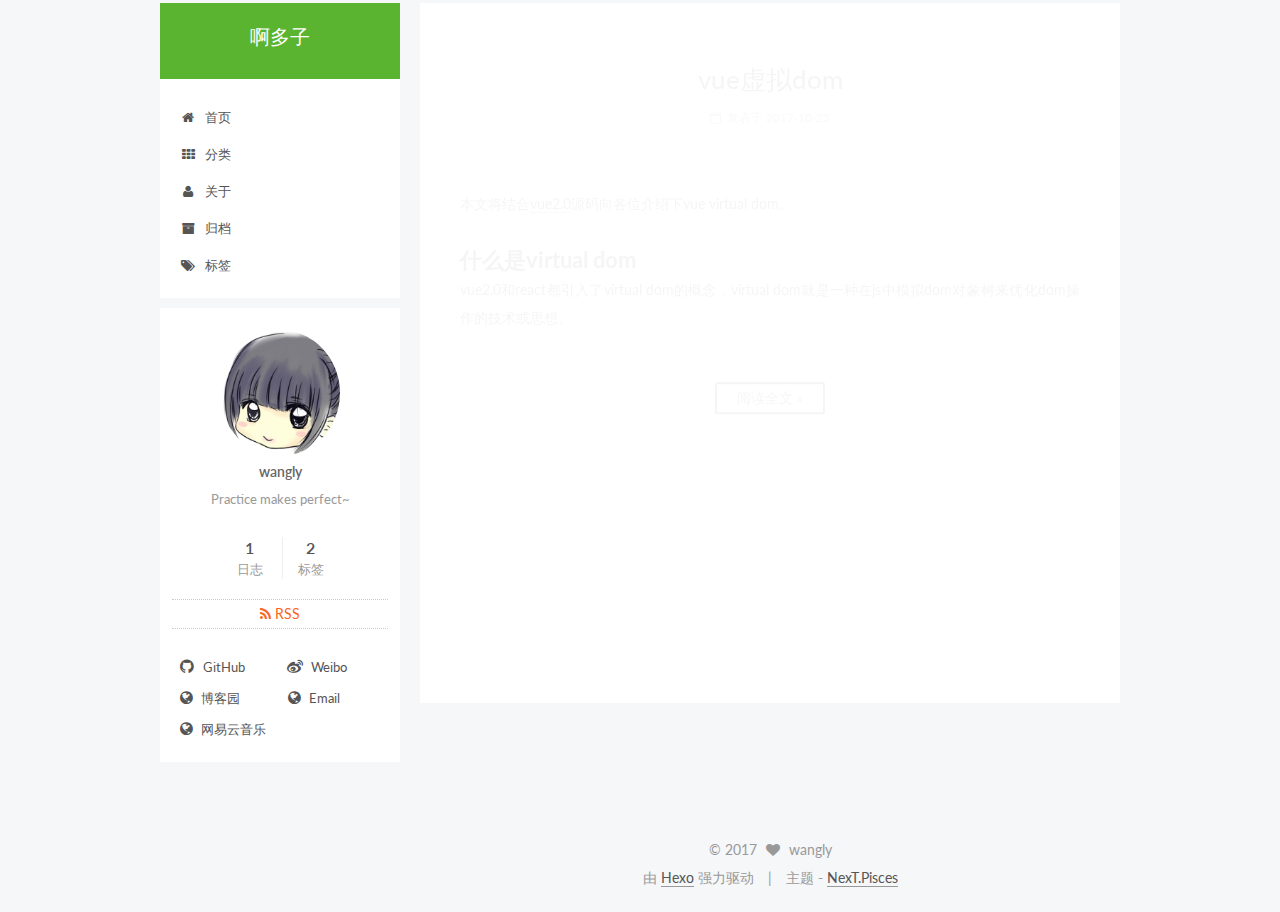
==== commit 8e37db35: "Site updated: 2017-10-28 20:45:57" ====
--- a/index.html
+++ b/index.html
@@ -82,7 +82,7 @@
 
 
 
-  <link rel="shortcut icon" type="image/x-icon" href="/favicon.png?v=5.1.0" />
+  <link rel="shortcut icon" type="image/x-icon" href="/favicon.ico?v=5.1.0" />
 
 
 
--- a/css/main.css
+++ b/css/main.css
@@ -985,7 +985,7 @@
 }
 .headband {
   height: 3px;
-  background: #5ab430;
+  background: $white-smoke;
 }
 .site-meta {
   margin: 0;
@@ -1707,7 +1707,7 @@
   width: 4px;
   height: 4px;
   border-radius: 50%;
-  background: #eba753;
+  background: #ffb42a;
 }
 .links-of-blogroll {
   font-size: 13px;
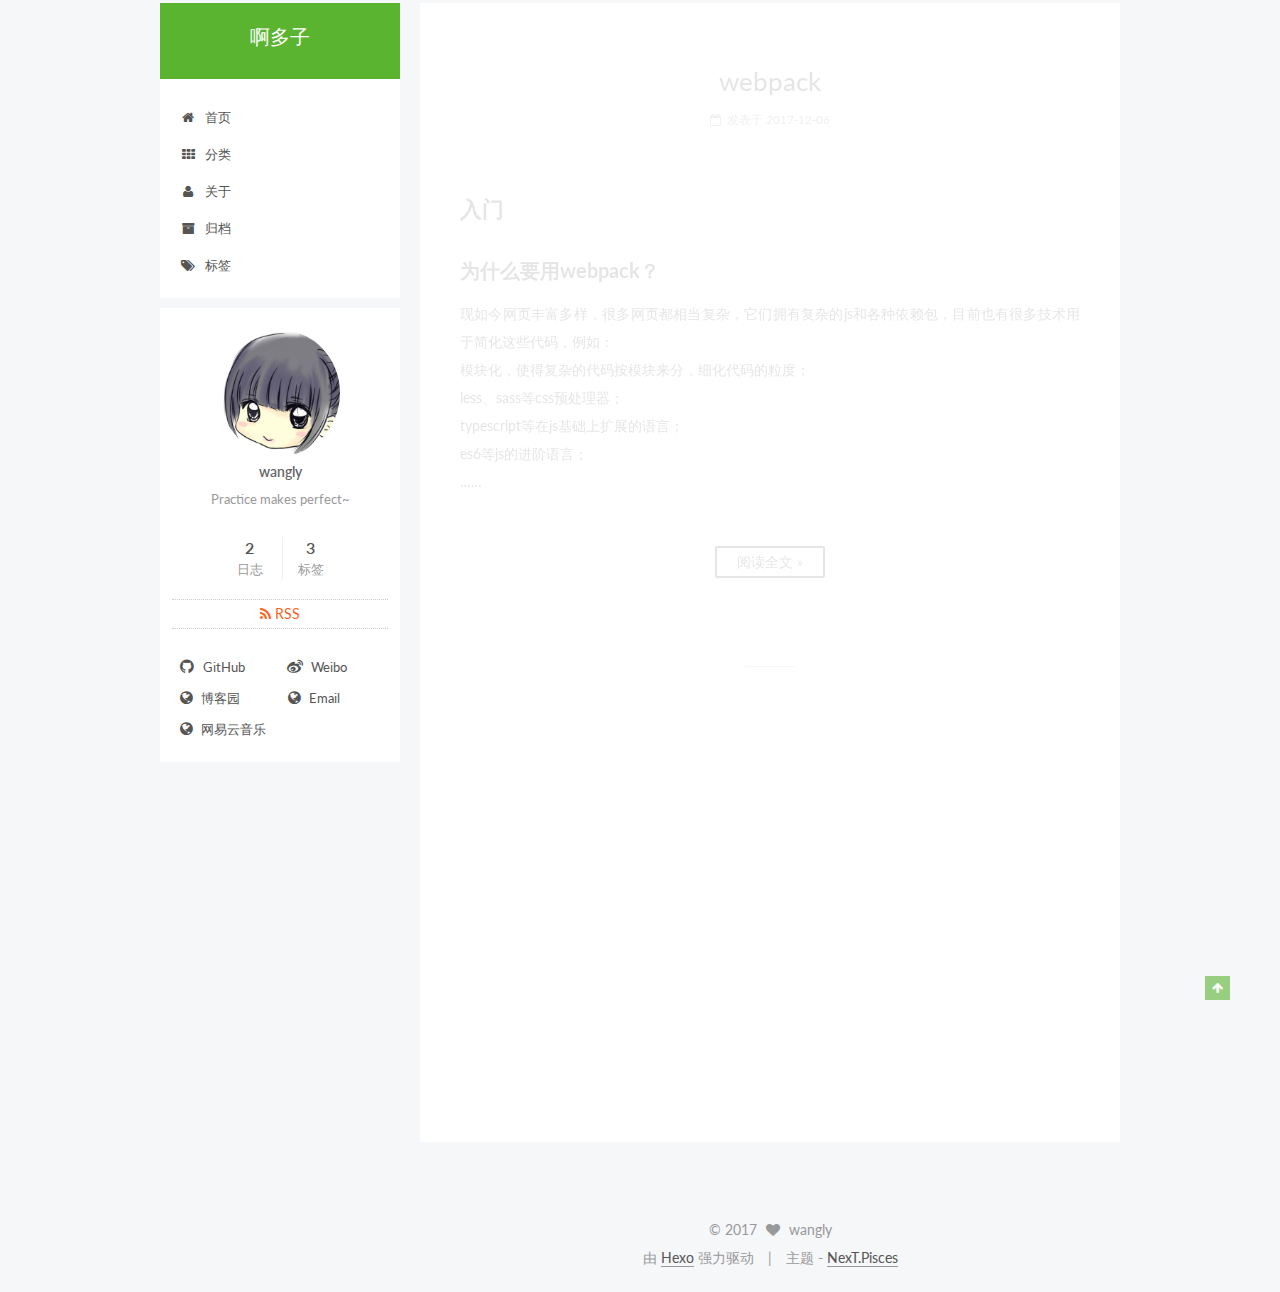
==== commit 020fc24a: "Site updated: 2017-12-06 22:55:30" ====
--- a/index.html
+++ b/index.html
@@ -271,6 +271,131 @@
   
 
   <article class="post post-type-normal " itemscope itemtype="http://schema.org/Article">
+  <link itemprop="mainEntityOfPage" href="http://yoursite.com/2017/12/06/webpack/">
+
+  <span style="display:none" itemprop="author" itemscope itemtype="http://schema.org/Person">
+    <meta itemprop="name" content="wangly">
+    <meta itemprop="description" content="">
+    <meta itemprop="image" content="/images/avatar.jpg">
+  </span>
+
+  <span style="display:none" itemprop="publisher" itemscope itemtype="http://schema.org/Organization">
+    <meta itemprop="name" content="啊多子">
+    <span style="display:none" itemprop="logo" itemscope itemtype="http://schema.org/ImageObject">
+      <img style="display:none;" itemprop="url image" alt="啊多子" src="">
+    </span>
+  </span>
+
+    
+      <header class="post-header">
+
+        
+        
+          <h1 class="post-title" itemprop="name headline">
+            
+            
+              
+                
+                <a class="post-title-link" href="/2017/12/06/webpack/" itemprop="url">
+                  webpack
+                </a>
+              
+            
+          </h1>
+        
+
+        <div class="post-meta">
+          <span class="post-time">
+            
+              <span class="post-meta-item-icon">
+                <i class="fa fa-calendar-o"></i>
+              </span>
+              
+                <span class="post-meta-item-text">发表于</span>
+              
+              <time title="Post created" itemprop="dateCreated datePublished" datetime="2017-12-06T20:21:12+08:00">
+                2017-12-06
+              </time>
+            
+
+            
+
+            
+          </span>
+
+          
+
+          
+            
+          
+
+          
+          
+
+          
+
+          
+
+          
+
+        </div>
+      </header>
+    
+
+
+    <div class="post-body" itemprop="articleBody">
+
+      
+      
+
+      
+        
+          <h1 id="入门"><a href="#入门" class="headerlink" title="入门"></a>入门</h1><h2 id="为什么要用webpack？"><a href="#为什么要用webpack？" class="headerlink" title="为什么要用webpack？"></a>为什么要用webpack？</h2><p>现如今网页丰富多样，很多网页都相当复杂，它们拥有复杂的js和各种依赖包，目前也有很多技术用于简化这些代码，例如：<br>模块化，使得复杂的代码按模块来分，细化代码的粒度；<br>less、sass等css预处理器；<br>typescript等在js基础上扩展的语言；<br>es6等js的进阶语言；<br>……<br>
+          <!--noindex-->
+          <div class="post-button text-center">
+            <a class="btn" href="/2017/12/06/webpack/#more" rel="contents">
+              阅读全文 &raquo;
+            </a>
+          </div>
+          <!--/noindex-->
+        
+      
+    </div>
+
+    <div>
+      
+    </div>
+
+    <div>
+      
+    </div>
+
+
+    <footer class="post-footer">
+      
+
+      
+
+      
+
+      
+      
+        <div class="post-eof"></div>
+      
+    </footer>
+  </article>
+
+
+    
+      
+
+  
+
+  
+  
+  
+
+  <article class="post post-type-normal " itemscope itemtype="http://schema.org/Article">
   <link itemprop="mainEntityOfPage" href="http://yoursite.com/2017/10/23/vue-virtual-dom/">
 
   <span style="display:none" itemprop="author" itemscope itemtype="http://schema.org/Person">
@@ -431,7 +556,7 @@
           
             <div class="site-state-item site-state-posts">
               <a href="/archives">
-                <span class="site-state-item-count">1</span>
+                <span class="site-state-item-count">2</span>
                 <span class="site-state-item-name">日志</span>
               </a>
             </div>
@@ -442,7 +567,7 @@
           
             <div class="site-state-item site-state-tags">
               <a href="/tags">
-                <span class="site-state-item-count">2</span>
+                <span class="site-state-item-count">3</span>
                 <span class="site-state-item-name">标签</span>
               </a>
             </div>
